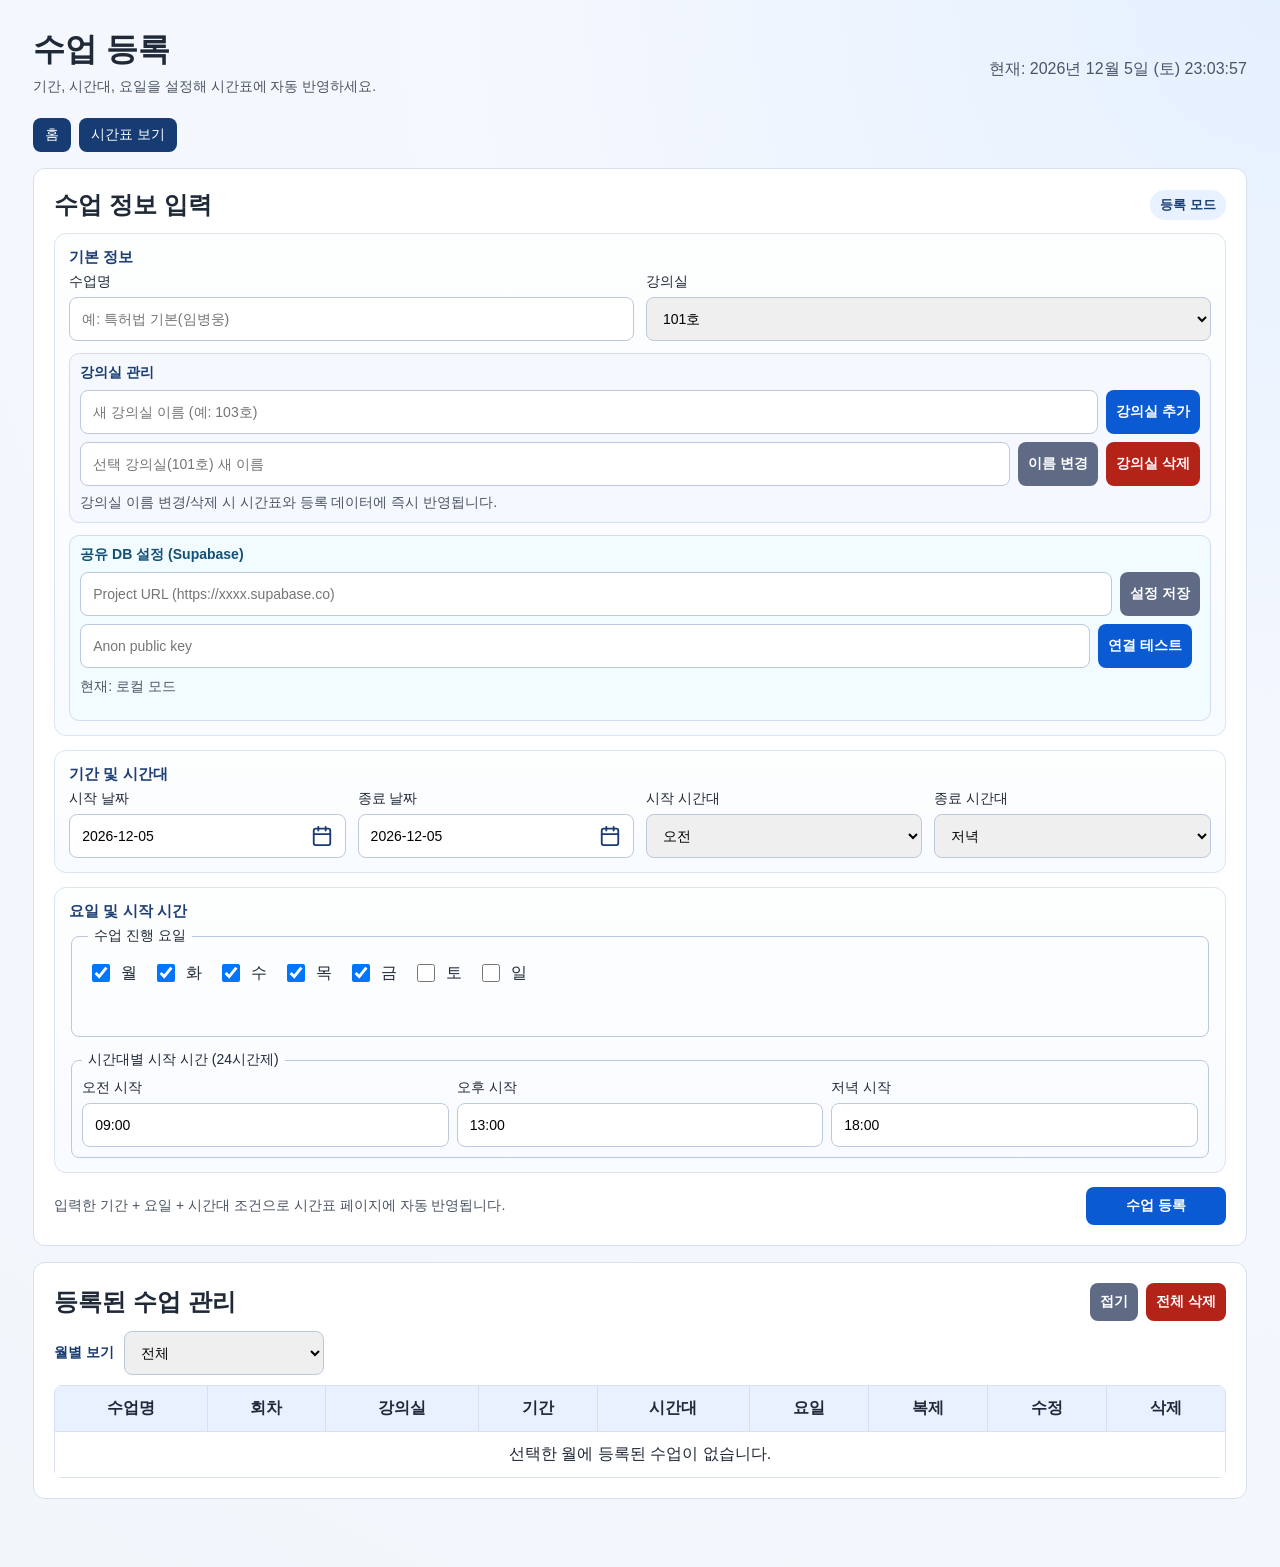
==== register.html @ 73f6f46d "v1.4" ====
<!doctype html>
<html lang="ko">
<head>
  <meta charset="UTF-8" />
  <meta name="viewport" content="width=device-width, initial-scale=1.0" />
  <title>수업 등록</title>
  <link rel="stylesheet" href="styles.css" />
</head>
<body class="register-page">
  <main class="container">
    <header class="header register-header">
      <div>
        <h1>수업 등록</h1>
        <p class="subtitle">기간, 시간대, 요일을 설정해 시간표에 자동 반영하세요.</p>
      </div>
      <p id="now" class="now"></p>
      <nav class="top-nav">
        <a href="index.html">홈</a>
        <a href="schedule.html">시간표 보기</a>
      </nav>
    </header>

    <section class="card register-card">
      <div class="list-header">
        <h2>수업 정보 입력</h2>
        <span id="form-mode-badge" class="mode-badge">등록 모드</span>
      </div>
      <form id="class-form" class="register-form">
        <section class="form-block">
          <h3>기본 정보</h3>
          <div class="form-grid">
            <label>
              수업명
              <input id="class-name" type="text" required placeholder="예: 특허법 기본(임병웅)" />
            </label>
            <label>
              강의실
              <select id="room" required>
                <option value="101호">101호</option>
                <option value="102호">102호</option>
              </select>
            </label>
          </div>
          <div class="room-admin">
            <h4>강의실 관리</h4>
            <div class="room-admin-row">
              <input id="room-new-name" type="text" placeholder="새 강의실 이름 (예: 103호)" />
              <button id="add-room-btn" type="button">강의실 추가</button>
            </div>
            <div class="room-admin-row">
              <input id="room-rename-name" type="text" placeholder="선택 강의실 새 이름" />
              <button id="rename-room-btn" type="button" class="secondary-btn">이름 변경</button>
              <button id="delete-room-btn" type="button" class="danger-btn">강의실 삭제</button>
            </div>
            <p class="hint">강의실 이름 변경/삭제 시 시간표와 등록 데이터에 즉시 반영됩니다.</p>
          </div>
          <div class="cloud-admin">
            <h4>공유 DB 설정 (Supabase)</h4>
            <div class="room-admin-row">
              <input id="cloud-url" type="text" placeholder="Project URL (https://xxxx.supabase.co)" />
              <button id="save-cloud-config-btn" type="button" class="secondary-btn">설정 저장</button>
            </div>
            <div class="room-admin-row">
              <input id="cloud-key" type="text" placeholder="Anon public key" />
              <button id="test-cloud-sync-btn" type="button">연결 테스트</button>
            </div>
            <p id="cloud-status" class="hint">현재: 로컬 모드</p>
          </div>
        </section>

        <section class="form-block">
          <h3>기간 및 시간대</h3>
          <div class="form-grid">
            <label>
              시작 날짜
              <input id="start-date" class="date-input" type="text" required readonly />
            </label>
            <label>
              종료 날짜
              <input id="end-date" class="date-input" type="text" required readonly />
            </label>
            <label>
              시작 시간대
              <select id="start-slot" required>
                <option value="오전">오전</option>
                <option value="오후">오후</option>
                <option value="저녁">저녁</option>
              </select>
            </label>
            <label>
              종료 시간대
              <select id="end-slot" required>
                <option value="오전">오전</option>
                <option value="오후">오후</option>
                <option value="저녁">저녁</option>
              </select>
            </label>
          </div>
        </section>

        <section class="form-block">
          <h3>요일 및 시작 시간</h3>
          <fieldset class="weekday-fieldset">
            <legend>수업 진행 요일</legend>
            <label><input type="checkbox" name="weekday" value="월" checked /> 월</label>
            <label><input type="checkbox" name="weekday" value="화" checked /> 화</label>
            <label><input type="checkbox" name="weekday" value="수" checked /> 수</label>
            <label><input type="checkbox" name="weekday" value="목" checked /> 목</label>
            <label><input type="checkbox" name="weekday" value="금" checked /> 금</label>
            <label><input type="checkbox" name="weekday" value="토" /> 토</label>
            <label><input type="checkbox" name="weekday" value="일" /> 일</label>
          </fieldset>
          <fieldset class="time-fieldset">
            <legend>시간대별 시작 시간 (24시간제)</legend>
            <label class="slot-time-row" data-slot="오전">
              오전 시작
              <input id="time-오전" type="text" inputmode="numeric" placeholder="HH:MM" />
            </label>
            <label class="slot-time-row" data-slot="오후">
              오후 시작
              <input id="time-오후" type="text" inputmode="numeric" placeholder="HH:MM" />
            </label>
            <label class="slot-time-row" data-slot="저녁">
              저녁 시작
              <input id="time-저녁" type="text" inputmode="numeric" placeholder="HH:MM" />
            </label>
          </fieldset>
        </section>

        <div class="submit-row">
          <p class="hint">입력한 기간 + 요일 + 시간대 조건으로 시간표 페이지에 자동 반영됩니다.</p>
          <div class="button-row">
            <button id="cancel-edit-btn" type="button" class="secondary-btn">수정 취소</button>
            <button id="submit-btn" type="submit">수업 등록</button>
          </div>
        </div>
      </form>
    </section>

    <section class="card register-card">
      <div class="list-header">
        <h2>등록된 수업 관리</h2>
        <div class="button-row">
          <button id="toggle-entry-list-btn" type="button" class="secondary-btn">접기</button>
          <button id="clear-all-btn" type="button" class="danger-btn">전체 삭제</button>
        </div>
      </div>
      <div class="list-filter-row">
        <label class="month-filter-label" for="month-filter">월별 보기</label>
        <select id="month-filter" class="month-filter-select">
          <option value="all">전체</option>
        </select>
      </div>
      <div id="entry-list-wrap" class="list-wrap">
        <table>
          <thead>
            <tr>
              <th>수업명</th>
              <th>회차</th>
              <th>강의실</th>
              <th>기간</th>
              <th>시간대</th>
              <th>요일</th>
              <th>복제</th>
              <th>수정</th>
              <th>삭제</th>
            </tr>
          </thead>
          <tbody id="entry-list-body"></tbody>
        </table>
      </div>
    </section>
  </main>

  <script src="shared.js"></script>
  <script src="register.js"></script>
</body>
</html>
---- styles.css ----
:root {
  --bg: #f4f7fb;
  --card: #ffffff;
  --line: #d8e0ef;
  --text: #1f2937;
  --accent: #0a5bd3;
  --nav: #173b73;
}

* {
  box-sizing: border-box;
}

body {
  margin: 0;
  font-family: "Noto Sans KR", sans-serif;
  background: var(--bg);
  color: var(--text);
}

.container {
  max-width: 960px;
  margin: 28px auto;
  padding: 0 16px 24px;
}

.header {
  margin-bottom: 16px;
}

h1,
h2 {
  margin: 0;
}

.now {
  margin-top: 8px;
  color: #4b5563;
}

.subtitle {
  margin: 6px 0 0;
  color: #4b5563;
  font-size: 14px;
}

.top-nav {
  margin-top: 10px;
  display: flex;
  gap: 8px;
}

.top-nav a,
.menu-link {
  display: inline-block;
  text-decoration: none;
  color: #fff;
  background: var(--nav);
  padding: 8px 12px;
  border-radius: 8px;
  font-size: 14px;
}

.menu-card {
  display: flex;
  gap: 10px;
  flex-wrap: wrap;
}

.card {
  background: var(--card);
  border: 1px solid var(--line);
  border-radius: 12px;
  padding: 16px;
  margin-bottom: 16px;
}

.form-grid {
  margin-top: 12px;
  display: grid;
  grid-template-columns: repeat(auto-fit, minmax(190px, 1fr));
  gap: 12px;
}

.register-page {
  background: radial-gradient(circle at top right, #e5f0ff 0%, #f5f8fe 40%, #f2f5fa 100%);
}

.register-page .container {
  max-width: min(1500px, 97vw);
  padding: 0 14px 24px;
}

.schedule-page {
  background: linear-gradient(180deg, #eef4ff 0%, #f6f9ff 42%, #f3f6fb 100%);
}

.schedule-container {
  max-width: min(1880px, 99vw);
  padding: 0 10px 20px;
}

.schedule-header {
  margin-bottom: 16px;
}

.schedule-header h1 {
  font-size: clamp(32px, 4vw, 48px);
  letter-spacing: -0.02em;
  color: #102f66;
}

.schedule-page .top-nav {
  margin-top: 14px;
}

.schedule-page .top-nav a {
  background: linear-gradient(180deg, #204987 0%, #173b73 100%);
  border: 1px solid #2a518f;
  box-shadow: 0 6px 14px rgba(24, 56, 109, 0.2);
}

.schedule-page .date-nav {
  width: fit-content;
  margin: 0 auto 14px;
  background: #ffffffd9;
  border: 1px solid #d5e1f7;
  border-radius: 14px;
  padding: 10px;
  box-shadow: 0 10px 24px rgba(17, 47, 94, 0.12);
  backdrop-filter: blur(4px);
}

.schedule-page .date-nav button {
  min-width: 120px;
  background: linear-gradient(180deg, #234d8e 0%, #173b73 100%);
}

.schedule-page #view-date {
  min-width: 190px;
}

.schedule-page #table-focus-btn {
  background: linear-gradient(180deg, #0d6b4a 0%, #0a5a3f 100%);
  min-width: 140px;
}

.schedule-page .filter-nav {
  width: fit-content;
  margin: 0 auto 14px;
  display: flex;
  align-items: center;
  gap: 10px;
  background: #ffffffcc;
  border: 1px solid #d5e1f7;
  border-radius: 12px;
  padding: 8px 10px;
  box-shadow: 0 8px 18px rgba(17, 47, 94, 0.1);
}

.schedule-page .filter-nav label {
  font-size: 14px;
  font-weight: 700;
  color: #173b73;
}

.schedule-page .filter-nav select,
.schedule-page .filter-nav input {
  min-width: 160px;
}

.schedule-now {
  margin: 0 auto 14px;
  font-size: clamp(22px, 3vw, 34px);
  font-weight: 800;
  letter-spacing: -0.01em;
  color: #123f83;
  background: linear-gradient(90deg, #e6efff 0%, #f3f7ff 60%, #eaf2ff 100%);
  border: 1px solid #c7d7f5;
  border-radius: 12px;
  padding: 12px 14px;
  width: fit-content;
  text-align: center;
}

.schedule-page .card {
  padding: 22px;
  border-radius: 16px;
  border: 1px solid #cbd9f5;
  box-shadow: 0 16px 36px rgba(20, 52, 103, 0.14);
}

.schedule-page table {
  width: 100%;
  min-width: 100%;
  table-layout: fixed;
  border-radius: 14px;
  overflow: hidden;
}

.schedule-page th,
.schedule-page td {
  border-width: 2px;
  border-color: #b8c9ea;
  padding: 22px 18px;
  min-height: 92px;
  font-size: 19px;
  line-height: 1.35;
}

.schedule-page td {
  padding: 42px 30px;
  min-height: 180px;
  font-size: 28px;
  line-height: 1.2;
}

.schedule-page th {
  font-size: 28px;
  line-height: 1.2;
  color: #173b73;
  background: linear-gradient(180deg, #e8f0ff 0%, #dce9ff 100%);
}

.schedule-page .class-chip {
  font-size: 1.4em;
  padding: 10px 14px;
  border: 1px solid var(--chip-border, #b6cdf7);
  background: var(--chip-bg, linear-gradient(180deg, #e8f1ff 0%, #d9e8ff 100%));
  color: var(--chip-name-color, #0b3c85);
  box-shadow: 0 4px 10px rgba(27, 74, 143, 0.14);
}

.schedule-page .class-name {
  font-weight: 700;
}

.schedule-page .class-time {
  margin-left: 10px;
  font-size: 1em;
  font-weight: 600;
  color: var(--chip-time-color, #0a5bd3);
}

.schedule-page th:first-child,
.schedule-page td:first-child {
  width: 170px;
  font-weight: 700;
}

.schedule-page tbody tr:nth-child(odd) td {
  background: #ffffff;
}

.schedule-page tbody tr:nth-child(even) td {
  background: #f8fbff;
}

.schedule-page tbody td:hover {
  background: #edf4ff;
}

.schedule-page.table-focus .schedule-header,
.schedule-page.table-focus .date-nav,
.schedule-page.table-focus .filter-nav {
  display: none;
}

.schedule-page.table-focus #schedule-root {
  margin: 0;
  max-width: 100vw;
  height: 100vh;
  padding: 8px;
}

.schedule-page.table-focus .card {
  height: calc(100vh - 16px);
  margin: 0;
  padding: 12px;
  display: flex;
  flex-direction: column;
  gap: 12px;
  overflow: hidden;
}

.schedule-page.table-focus table {
  flex: 1 1 auto;
  min-height: 0;
}

.schedule-page.table-focus .schedule-now {
  font-size: clamp(36px, 5vw, 58px);
  padding: 16px 22px;
  margin: 0 auto;
}

.schedule-page.table-focus th,
.schedule-page.table-focus td {
  padding: 20px 16px;
  font-size: clamp(22px, 2.4vw, 34px);
}

.schedule-page.table-focus td {
  min-height: 0;
}

.register-header {
  display: grid;
  grid-template-columns: 1fr auto;
  gap: 12px;
  align-items: end;
}

.register-header .top-nav {
  grid-column: 1 / -1;
}

.register-card {
  padding: 20px;
}

.register-form {
  display: grid;
  gap: 14px;
  margin-top: 12px;
}

.form-block {
  border: 1px solid #dbe5f5;
  border-radius: 12px;
  padding: 14px;
  background: linear-gradient(180deg, #fdfefe 0%, #f8fbff 100%);
}

.form-block h3 {
  margin: 0 0 6px;
  font-size: 15px;
  color: #1f3f74;
}

.form-block .form-grid {
  margin-top: 0;
}

.room-admin {
  margin-top: 12px;
  border: 1px solid #d2dcf0;
  border-radius: 10px;
  padding: 10px;
  background: #f5f8ff;
}

.room-admin h4 {
  margin: 0 0 8px;
  color: #173b73;
  font-size: 14px;
}

.room-admin-row {
  display: grid;
  grid-template-columns: 1fr auto auto;
  gap: 8px;
  margin-bottom: 8px;
}

.room-admin-row:first-of-type {
  grid-template-columns: 1fr auto;
}

.room-admin .hint {
  margin: 2px 0 0;
}

.cloud-admin {
  margin-top: 12px;
  border: 1px solid #d2dcf0;
  border-radius: 10px;
  padding: 10px;
  background: #f2fbff;
}

.cloud-admin h4 {
  margin: 0 0 8px;
  color: #125077;
  font-size: 14px;
}

.register-page input:not([type="checkbox"]),
.register-page select {
  width: 100%;
  height: 44px;
  min-height: 44px;
  padding: 10px 12px;
}

.register-page .time-fieldset input {
  width: 100%;
}

.date-input {
  padding-right: 44px;
  background-image: url("data:image/svg+xml,%3Csvg xmlns='http://www.w3.org/2000/svg' width='22' height='22' viewBox='0 0 24 24' fill='none' stroke='%23173b73' stroke-width='2' stroke-linecap='round' stroke-linejoin='round'%3E%3Crect x='3' y='4' width='18' height='18' rx='2' ry='2'/%3E%3Cline x1='16' y1='2' x2='16' y2='6'/%3E%3Cline x1='8' y1='2' x2='8' y2='6'/%3E%3Cline x1='3' y1='10' x2='21' y2='10'/%3E%3C/svg%3E");
  background-repeat: no-repeat;
  background-position: right 12px center;
  background-size: 22px 22px;
  cursor: pointer;
}

.date-picker-popover {
  position: absolute;
  z-index: 1000;
  width: 360px;
  background: #ffffff;
  border: 1px solid #cbd8f0;
  border-radius: 14px;
  box-shadow: 0 12px 28px rgba(23, 59, 115, 0.16);
  padding: 12px;
}

.date-picker-header {
  display: flex;
  align-items: center;
  justify-content: space-between;
  margin-bottom: 10px;
}

.date-picker-header button {
  background: #1f3f74;
  min-width: 34px;
  height: 34px;
  padding: 0;
  border-radius: 8px;
}

.date-picker-title {
  font-weight: 700;
  color: #173b73;
}

.date-picker-weekdays,
.date-picker-grid {
  display: grid;
  grid-template-columns: repeat(7, minmax(0, 1fr));
  gap: 6px;
}

.date-picker-weekdays div {
  text-align: center;
  font-size: 12px;
  color: #60749a;
}

.date-picker-day {
  height: 40px;
  border: 1px solid #d8e0ef;
  border-radius: 10px;
  background: #f8fbff;
  color: #1f2937;
  font-weight: 600;
  cursor: pointer;
}

.date-picker-day:hover {
  background: #e7efff;
}

.date-picker-day.is-out {
  opacity: 0.4;
}

.date-picker-day.is-selected {
  background: #173b73;
  color: #fff;
  border-color: #173b73;
}

.date-picker-backdrop {
  position: fixed;
  inset: 0;
  z-index: 999;
}


label {
  display: flex;
  flex-direction: column;
  gap: 6px;
  font-size: 14px;
}

.weekday-fieldset {
  border: 1px solid #bcc8dd;
  border-radius: 8px;
  padding: 16px;
  min-height: 110px;
  display: flex;
  flex-wrap: wrap;
  gap: 16px;
  align-items: center;
}

.weekday-fieldset legend {
  padding: 0 6px;
  font-size: 14px;
}

.time-fieldset {
  margin-top: 14px;
  border: 1px solid #bcc8dd;
  border-radius: 8px;
  padding: 10px;
  display: grid;
  grid-template-columns: repeat(auto-fit, minmax(150px, 1fr));
  gap: 8px;
}

.time-fieldset legend {
  padding: 0 6px;
  font-size: 14px;
}

.slot-time-row.is-hidden {
  display: none;
}

.slot-time-row.is-inactive {
  opacity: 0.45;
}

.submit-row {
  display: flex;
  gap: 10px;
  align-items: center;
  justify-content: space-between;
}

.submit-row .hint {
  margin: 0;
}

.submit-row button {
  min-width: 140px;
}

.list-header {
  display: flex;
  align-items: center;
  justify-content: space-between;
  gap: 10px;
  margin-bottom: 10px;
}

.list-wrap {
  overflow-x: auto;
}

.list-wrap.collapsed {
  display: none;
}

.list-filter-row {
  display: flex;
  align-items: center;
  gap: 10px;
  margin-bottom: 10px;
}

.month-filter-label {
  font-size: 14px;
  font-weight: 700;
  color: #173b73;
}

.month-filter-select {
  max-width: 200px;
}

.month-group-row td {
  text-align: left;
  background: #eaf2ff;
  color: #173b73;
  font-weight: 700;
}

.danger-btn {
  background: #b42318;
}

.danger-btn:hover {
  background: #921d15;
}

.secondary-btn {
  background: #5f6b84;
}

.secondary-btn:hover {
  background: #4b556a;
}

.mode-badge {
  display: inline-block;
  padding: 6px 10px;
  border-radius: 999px;
  background: #e8f1ff;
  color: #173b73;
  font-size: 13px;
  font-weight: 700;
}

.button-row {
  display: flex;
  gap: 8px;
}

#cancel-edit-btn {
  display: none;
}

.weekday-fieldset label {
  flex-direction: row;
  align-items: center;
  gap: 8px;
  font-size: 16px;
}

.weekday-fieldset input[type="checkbox"] {
  width: 18px;
  height: 18px;
}

input,
select,
button {
  border: 1px solid #bcc8dd;
  border-radius: 8px;
  padding: 10px;
  font-size: 14px;
}

button {
  cursor: pointer;
  background: var(--accent);
  color: #fff;
  border: none;
  font-weight: 600;
}

.hint {
  margin-top: 10px;
  color: #4b5563;
  font-size: 14px;
}

.date-nav {
  display: flex;
  gap: 8px;
  margin: 12px 0;
}

table {
  width: 100%;
  min-width: 100%;
  border-collapse: collapse;
  overflow: hidden;
  border-radius: 8px;
}

th,
td {
  border: 1px solid var(--line);
  padding: 12px;
  text-align: center;
  vertical-align: middle;
}

th {
  background: #e9f0ff;
}

.class-chip {
  display: block;
  margin: 4px auto;
  width: fit-content;
  padding: 6px 8px;
  border-radius: 999px;
  background: #e0ebff;
  color: #0b3c85;
  font-size: 13px;
  font-weight: 600;
}

@media (max-width: 760px) {
  .register-header {
    grid-template-columns: 1fr;
    align-items: start;
  }

  .submit-row {
    flex-direction: column;
    align-items: stretch;
  }

  .submit-row button {
    width: 100%;
  }

  .list-header {
    flex-direction: column;
    align-items: stretch;
  }

  .button-row {
    width: 100%;
  }

  .room-admin-row,
  .room-admin-row:first-of-type {
    grid-template-columns: 1fr;
  }

  .list-filter-row {
    flex-direction: column;
    align-items: stretch;
  }

  .schedule-page th,
  .schedule-page td {
    font-size: 20px;
  }

  .schedule-page td {
    min-height: 120px;
    padding: 24px 12px;
  }

  .schedule-page .date-nav {
    width: 100%;
  }

  .schedule-page .filter-nav {
    width: 100%;
    flex-wrap: wrap;
  }
}
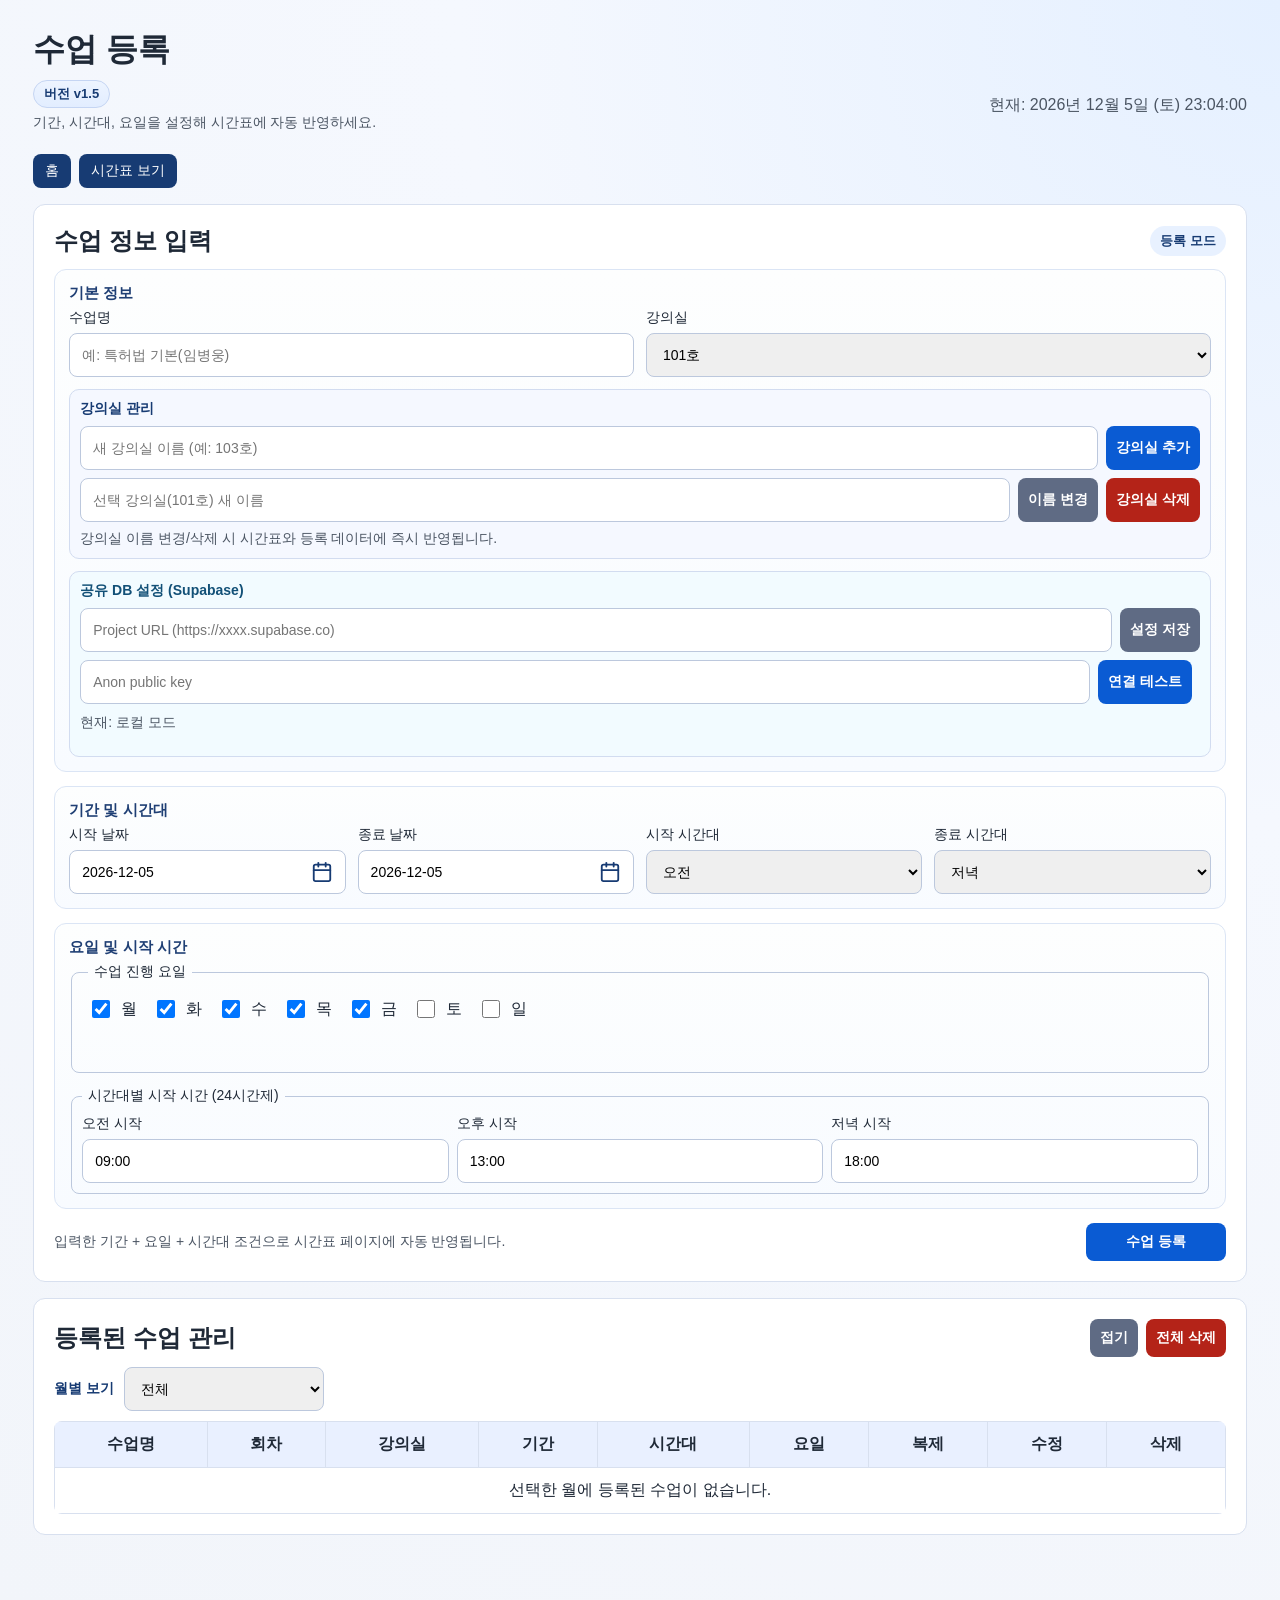
==== commit 36d82412: "Add v1.5 version badge to page headers" ====
--- a/register.html
+++ b/register.html
@@ -11,6 +11,7 @@
     <header class="header register-header">
       <div>
         <h1>수업 등록</h1>
+        <p class="version-tag">버전 v1.5</p>
         <p class="subtitle">기간, 시간대, 요일을 설정해 시간표에 자동 반영하세요.</p>
       </div>
       <p id="now" class="now"></p>
--- a/styles.css
+++ b/styles.css
@@ -36,6 +36,19 @@
 .now {
   margin-top: 8px;
   color: #4b5563;
+}
+
+.version-tag {
+  margin: 8px 0 0;
+  display: inline-block;
+  width: fit-content;
+  padding: 4px 10px;
+  border-radius: 999px;
+  border: 1px solid #c5d5f3;
+  background: linear-gradient(180deg, #edf4ff 0%, #e2edff 100%);
+  color: #173b73;
+  font-size: 13px;
+  font-weight: 700;
 }
 
 .subtitle {
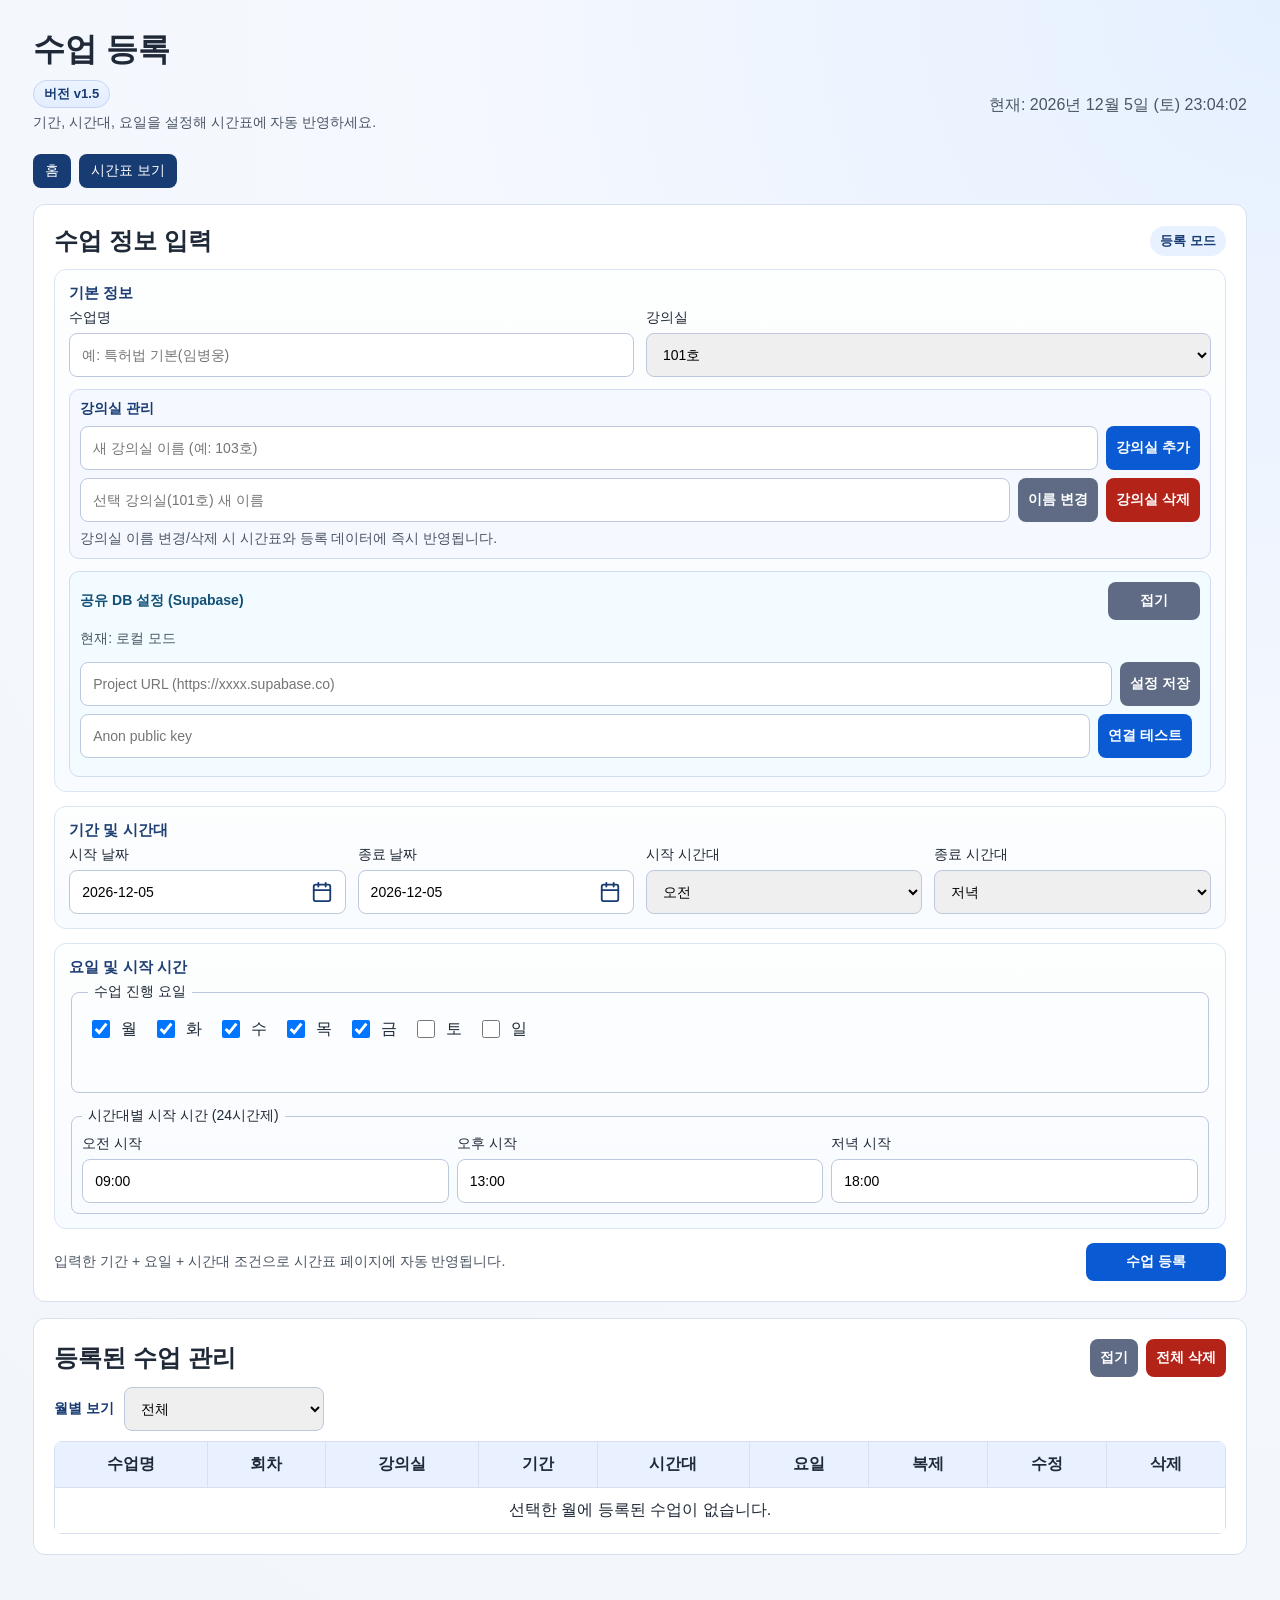
==== commit 10b8d761: "Add collapsible cloud DB settings panel" ====
--- a/register.html
+++ b/register.html
@@ -56,16 +56,21 @@
             <p class="hint">강의실 이름 변경/삭제 시 시간표와 등록 데이터에 즉시 반영됩니다.</p>
           </div>
           <div class="cloud-admin">
-            <h4>공유 DB 설정 (Supabase)</h4>
-            <div class="room-admin-row">
-              <input id="cloud-url" type="text" placeholder="Project URL (https://xxxx.supabase.co)" />
-              <button id="save-cloud-config-btn" type="button" class="secondary-btn">설정 저장</button>
-            </div>
-            <div class="room-admin-row">
-              <input id="cloud-key" type="text" placeholder="Anon public key" />
-              <button id="test-cloud-sync-btn" type="button">연결 테스트</button>
+            <div class="cloud-admin-head">
+              <h4>공유 DB 설정 (Supabase)</h4>
+              <button id="toggle-cloud-config-btn" type="button" class="secondary-btn">접기</button>
             </div>
             <p id="cloud-status" class="hint">현재: 로컬 모드</p>
+            <div id="cloud-admin-body" class="cloud-admin-body">
+              <div class="room-admin-row">
+                <input id="cloud-url" type="text" placeholder="Project URL (https://xxxx.supabase.co)" />
+                <button id="save-cloud-config-btn" type="button" class="secondary-btn">설정 저장</button>
+              </div>
+              <div class="room-admin-row">
+                <input id="cloud-key" type="text" placeholder="Anon public key" />
+                <button id="test-cloud-sync-btn" type="button">연결 테스트</button>
+              </div>
+            </div>
           </div>
         </section>
 
--- a/styles.css
+++ b/styles.css
@@ -393,9 +393,24 @@
 }
 
 .cloud-admin h4 {
-  margin: 0 0 8px;
+  margin: 0;
   color: #125077;
   font-size: 14px;
+}
+
+.cloud-admin-head {
+  display: flex;
+  align-items: center;
+  justify-content: space-between;
+  gap: 8px;
+}
+
+.cloud-admin-head button {
+  min-width: 92px;
+}
+
+.cloud-admin-body.is-collapsed {
+  display: none;
 }
 
 .register-page input:not([type="checkbox"]),
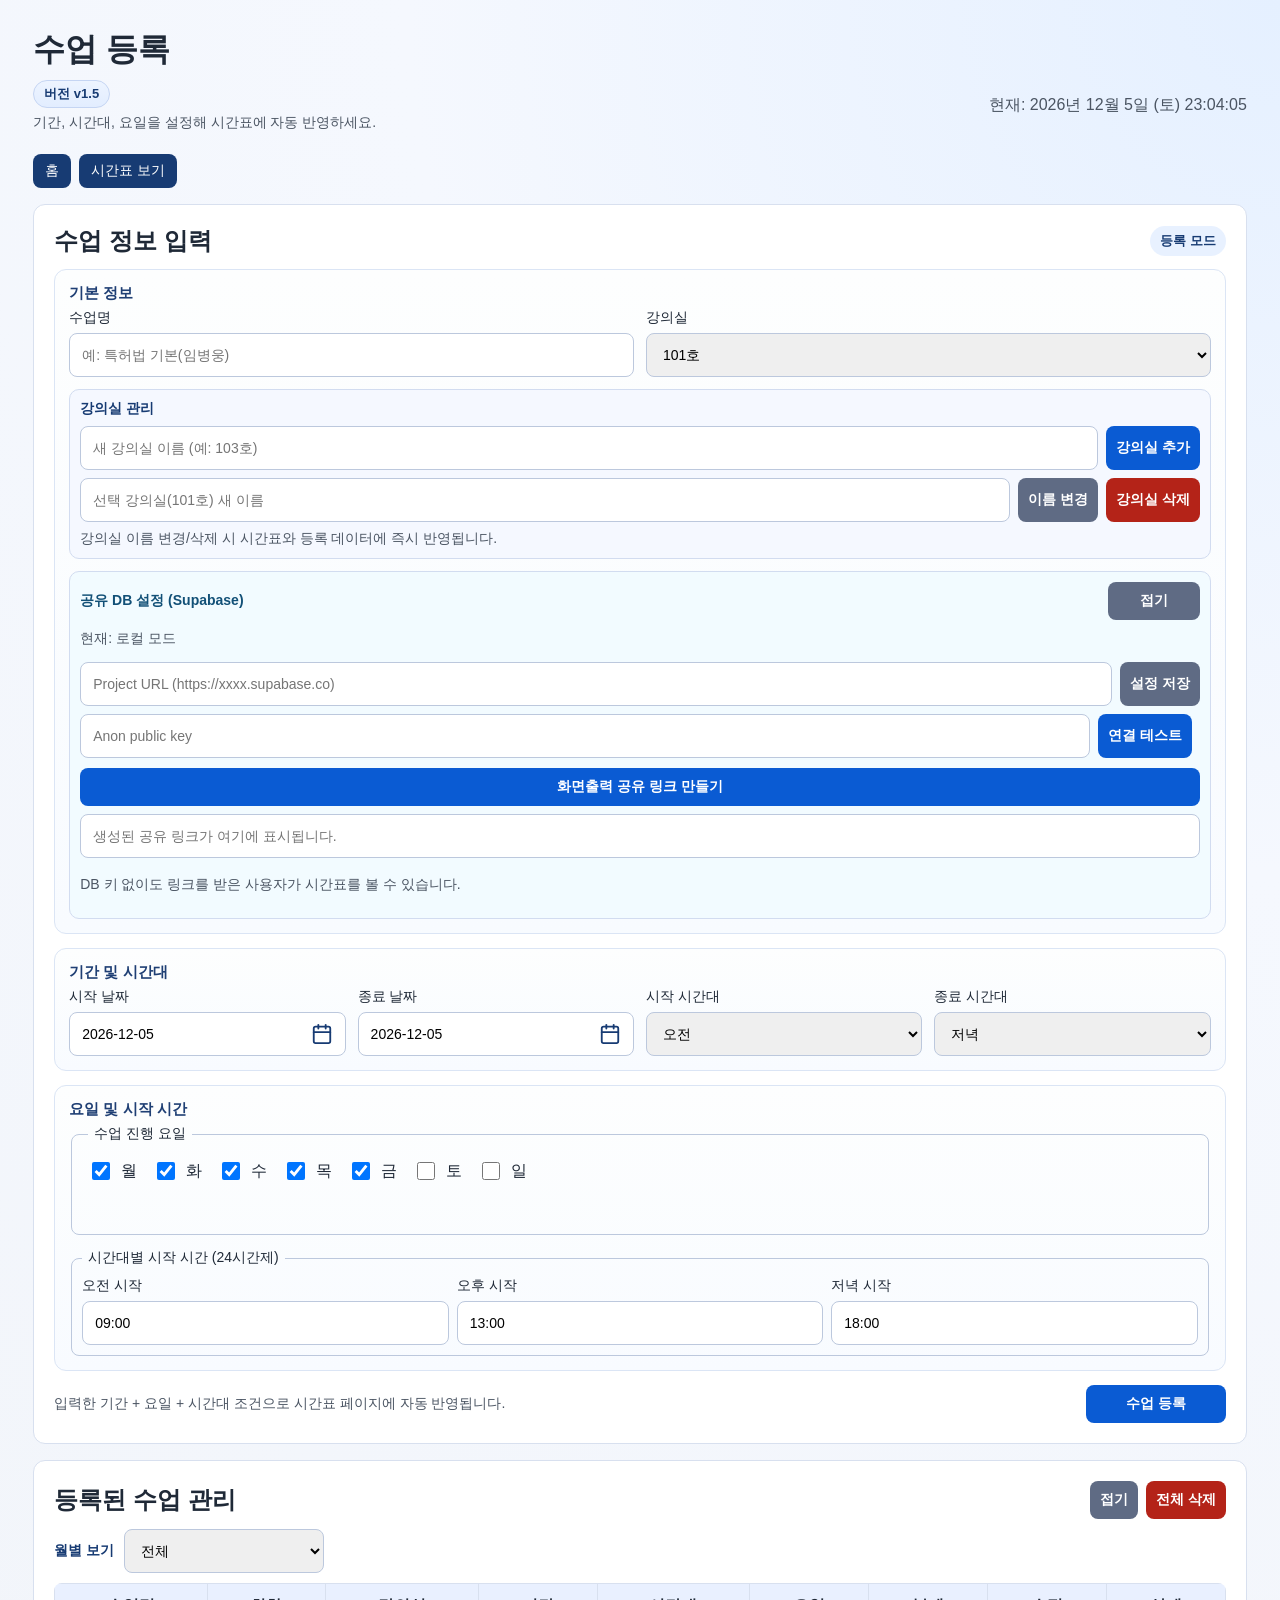
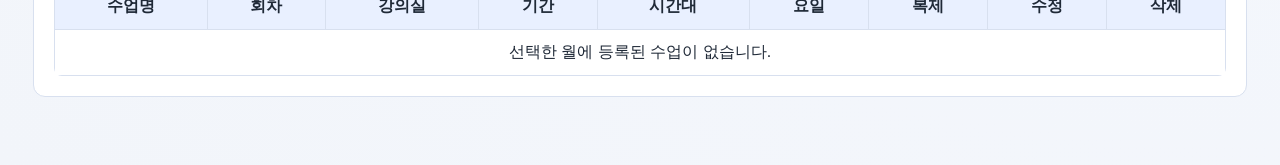
==== commit db07b3a4: "Add live share link mode for schedule viewing" ====
--- a/register.html
+++ b/register.html
@@ -70,6 +70,11 @@
                 <input id="cloud-key" type="text" placeholder="Anon public key" />
                 <button id="test-cloud-sync-btn" type="button">연결 테스트</button>
               </div>
+            </div>
+            <div class="share-link-box">
+              <button id="create-public-link-btn" type="button">화면출력 공유 링크 만들기</button>
+              <input id="public-link-output" type="text" readonly placeholder="생성된 공유 링크가 여기에 표시됩니다." />
+              <p class="hint">DB 키 없이도 링크를 받은 사용자가 시간표를 볼 수 있습니다.</p>
             </div>
           </div>
         </section>
--- a/styles.css
+++ b/styles.css
@@ -180,6 +180,17 @@
 .schedule-page .filter-nav select,
 .schedule-page .filter-nav input {
   min-width: 160px;
+}
+
+.share-mode-note {
+  width: fit-content;
+  margin: 0 auto 12px;
+  background: #fff8de;
+  border: 1px solid #f0df95;
+  color: #6f5a0d;
+  border-radius: 10px;
+  padding: 8px 12px;
+  font-weight: 600;
 }
 
 .schedule-now {
@@ -413,6 +424,16 @@
   display: none;
 }
 
+.share-link-box {
+  margin-top: 10px;
+  display: grid;
+  gap: 8px;
+}
+
+.share-link-box input {
+  width: 100%;
+}
+
 .register-page input:not([type="checkbox"]),
 .register-page select {
   width: 100%;
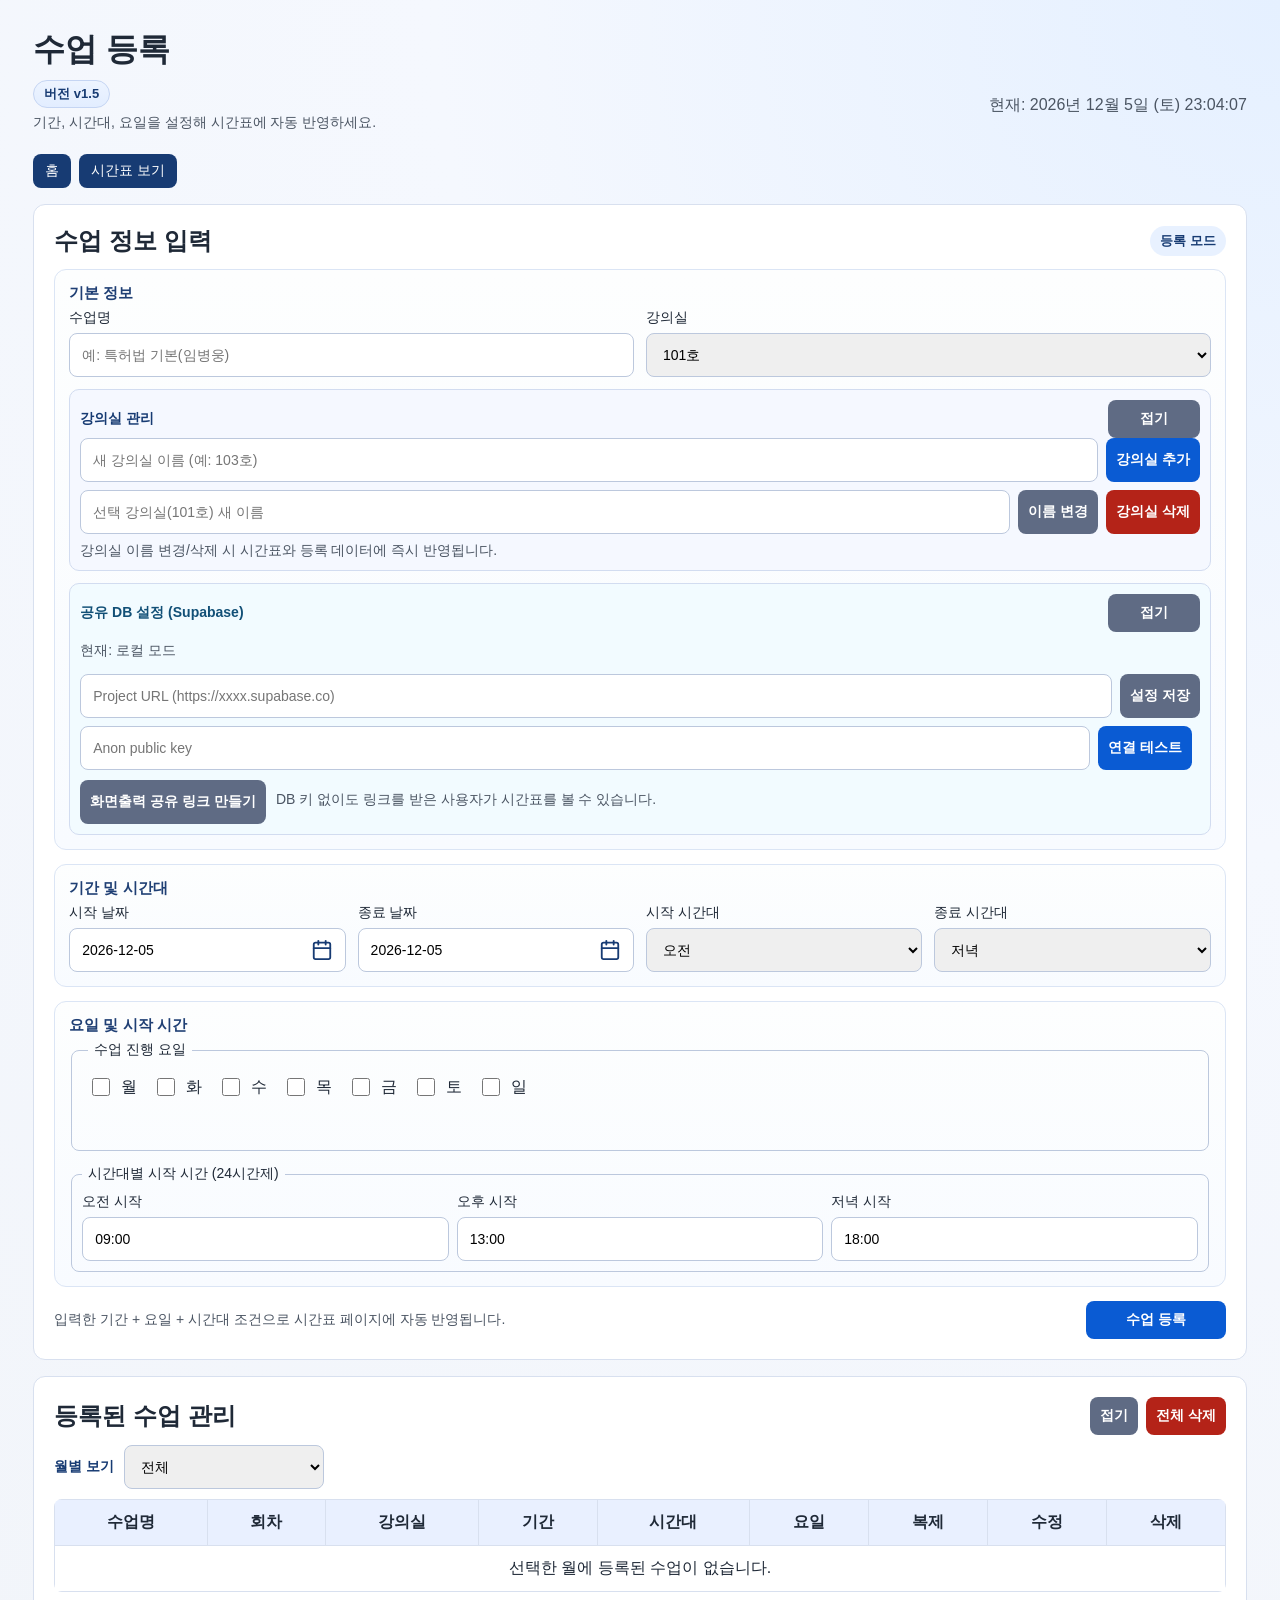
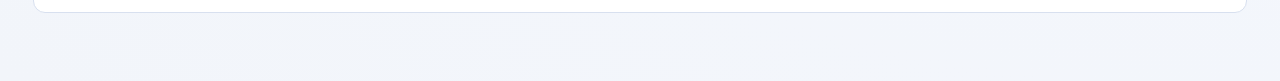
==== commit 62b0b5c5: "Refine register UI toggles and default weekday state" ====
--- a/register.html
+++ b/register.html
@@ -43,17 +43,22 @@
             </label>
           </div>
           <div class="room-admin">
-            <h4>강의실 관리</h4>
-            <div class="room-admin-row">
-              <input id="room-new-name" type="text" placeholder="새 강의실 이름 (예: 103호)" />
-              <button id="add-room-btn" type="button">강의실 추가</button>
+            <div class="room-admin-head">
+              <h4>강의실 관리</h4>
+              <button id="toggle-room-admin-btn" type="button" class="secondary-btn">접기</button>
             </div>
-            <div class="room-admin-row">
-              <input id="room-rename-name" type="text" placeholder="선택 강의실 새 이름" />
-              <button id="rename-room-btn" type="button" class="secondary-btn">이름 변경</button>
-              <button id="delete-room-btn" type="button" class="danger-btn">강의실 삭제</button>
+            <div id="room-admin-body" class="room-admin-body">
+              <div class="room-admin-row">
+                <input id="room-new-name" type="text" placeholder="새 강의실 이름 (예: 103호)" />
+                <button id="add-room-btn" type="button">강의실 추가</button>
+              </div>
+              <div class="room-admin-row">
+                <input id="room-rename-name" type="text" placeholder="선택 강의실 새 이름" />
+                <button id="rename-room-btn" type="button" class="secondary-btn">이름 변경</button>
+                <button id="delete-room-btn" type="button" class="danger-btn">강의실 삭제</button>
+              </div>
+              <p class="hint">강의실 이름 변경/삭제 시 시간표와 등록 데이터에 즉시 반영됩니다.</p>
             </div>
-            <p class="hint">강의실 이름 변경/삭제 시 시간표와 등록 데이터에 즉시 반영됩니다.</p>
           </div>
           <div class="cloud-admin">
             <div class="cloud-admin-head">
@@ -72,8 +77,7 @@
               </div>
             </div>
             <div class="share-link-box">
-              <button id="create-public-link-btn" type="button">화면출력 공유 링크 만들기</button>
-              <input id="public-link-output" type="text" readonly placeholder="생성된 공유 링크가 여기에 표시됩니다." />
+              <button id="create-public-link-btn" type="button" class="secondary-btn">화면출력 공유 링크 만들기</button>
               <p class="hint">DB 키 없이도 링크를 받은 사용자가 시간표를 볼 수 있습니다.</p>
             </div>
           </div>
@@ -113,11 +117,11 @@
           <h3>요일 및 시작 시간</h3>
           <fieldset class="weekday-fieldset">
             <legend>수업 진행 요일</legend>
-            <label><input type="checkbox" name="weekday" value="월" checked /> 월</label>
-            <label><input type="checkbox" name="weekday" value="화" checked /> 화</label>
-            <label><input type="checkbox" name="weekday" value="수" checked /> 수</label>
-            <label><input type="checkbox" name="weekday" value="목" checked /> 목</label>
-            <label><input type="checkbox" name="weekday" value="금" checked /> 금</label>
+            <label><input type="checkbox" name="weekday" value="월" /> 월</label>
+            <label><input type="checkbox" name="weekday" value="화" /> 화</label>
+            <label><input type="checkbox" name="weekday" value="수" /> 수</label>
+            <label><input type="checkbox" name="weekday" value="목" /> 목</label>
+            <label><input type="checkbox" name="weekday" value="금" /> 금</label>
             <label><input type="checkbox" name="weekday" value="토" /> 토</label>
             <label><input type="checkbox" name="weekday" value="일" /> 일</label>
           </fieldset>
--- a/styles.css
+++ b/styles.css
@@ -180,17 +180,6 @@
 .schedule-page .filter-nav select,
 .schedule-page .filter-nav input {
   min-width: 160px;
-}
-
-.share-mode-note {
-  width: fit-content;
-  margin: 0 auto 12px;
-  background: #fff8de;
-  border: 1px solid #f0df95;
-  color: #6f5a0d;
-  border-radius: 10px;
-  padding: 8px 12px;
-  font-weight: 600;
 }
 
 .schedule-now {
@@ -375,9 +364,24 @@
 }
 
 .room-admin h4 {
-  margin: 0 0 8px;
+  margin: 0;
   color: #173b73;
   font-size: 14px;
+}
+
+.room-admin-head {
+  display: flex;
+  align-items: center;
+  justify-content: space-between;
+  gap: 8px;
+}
+
+.room-admin-head button {
+  min-width: 92px;
+}
+
+.room-admin-body.is-collapsed {
+  display: none;
 }
 
 .room-admin-row {
@@ -426,12 +430,15 @@
 
 .share-link-box {
   margin-top: 10px;
-  display: grid;
-  gap: 8px;
-}
-
-.share-link-box input {
-  width: 100%;
+  display: flex;
+  align-items: center;
+  gap: 10px;
+  flex-wrap: wrap;
+}
+
+.share-link-box button {
+  min-width: 140px;
+  height: 44px;
 }
 
 .register-page input:not([type="checkbox"]),
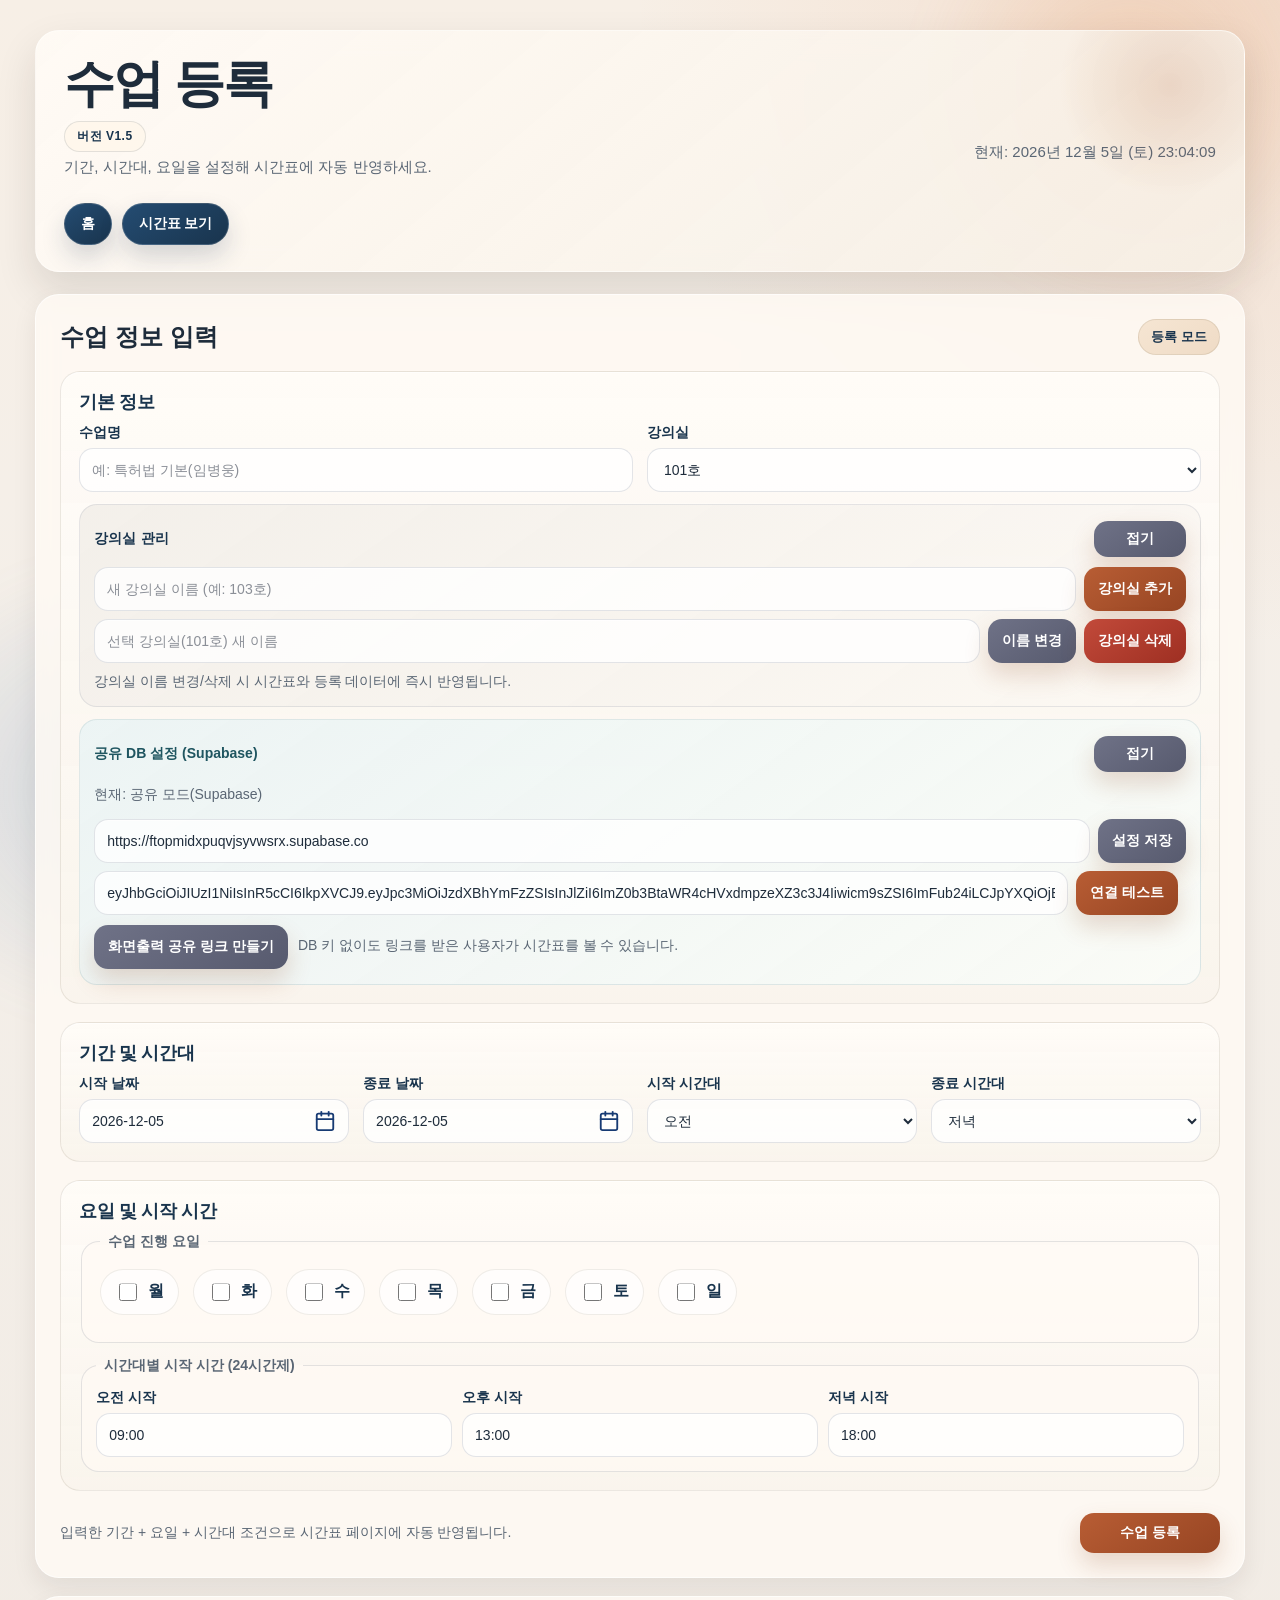
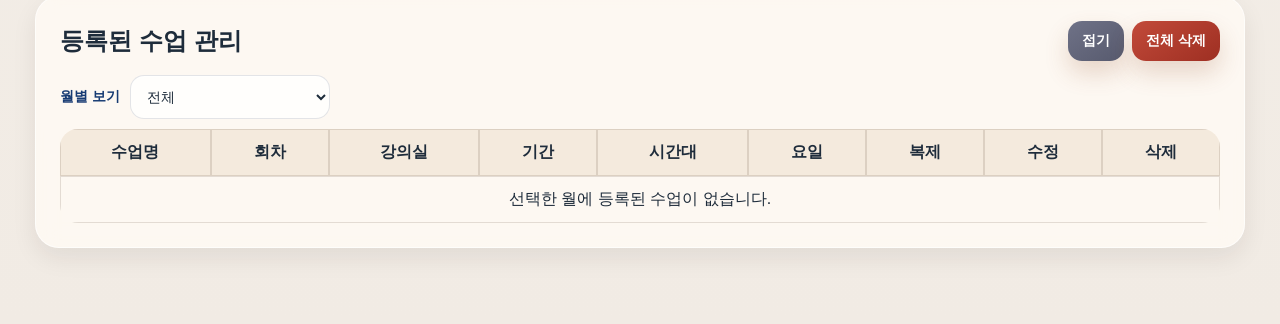
==== commit 5a10d005: "Bust cached stylesheet across deployed pages" ====
--- a/register.html
+++ b/register.html
@@ -4,7 +4,7 @@
   <meta charset="UTF-8" />
   <meta name="viewport" content="width=device-width, initial-scale=1.0" />
   <title>수업 등록</title>
-  <link rel="stylesheet" href="styles.css" />
+  <link rel="stylesheet" href="styles.css?v=20260310a" />
 </head>
 <body class="register-page">
   <main class="container">
--- a/styles.css
+++ b/styles.css
@@ -1,10 +1,25 @@
 :root {
-  --bg: #f4f7fb;
-  --card: #ffffff;
-  --line: #d8e0ef;
-  --text: #1f2937;
-  --accent: #0a5bd3;
-  --nav: #173b73;
+  --bg: #f4efe6;
+  --bg-soft: #fbf7f1;
+  --card: rgba(255, 251, 245, 0.82);
+  --card-strong: #fffaf3;
+  --line: rgba(92, 78, 59, 0.16);
+  --line-strong: rgba(92, 78, 59, 0.26);
+  --text: #1e2c3b;
+  --muted: #5a6674;
+  --accent: #b85d34;
+  --accent-strong: #974523;
+  --accent-soft: #f1d7c6;
+  --nav: #19344d;
+  --nav-strong: #244c72;
+  --success: #1b6d53;
+  --success-strong: #14523e;
+  --shadow-sm: 0 10px 24px rgba(33, 27, 20, 0.08);
+  --shadow-md: 0 18px 40px rgba(33, 27, 20, 0.12);
+  --shadow-lg: 0 26px 70px rgba(33, 27, 20, 0.16);
+  --radius-lg: 24px;
+  --radius-md: 18px;
+  --radius-sm: 12px;
 }
 
 * {
@@ -13,19 +28,68 @@
 
 body {
   margin: 0;
-  font-family: "Noto Sans KR", sans-serif;
+  font-family: "Pretendard Variable", "Pretendard", "Noto Sans KR", sans-serif;
   background: var(--bg);
   color: var(--text);
+  min-height: 100vh;
+  position: relative;
+}
+
+body::before,
+body::after {
+  content: "";
+  position: fixed;
+  inset: auto;
+  pointer-events: none;
+  z-index: -1;
+  filter: blur(18px);
+}
+
+body::before {
+  top: -120px;
+  right: -60px;
+  width: 420px;
+  height: 420px;
+  background: radial-gradient(circle, rgba(227, 150, 95, 0.28) 0%, rgba(227, 150, 95, 0) 72%);
+}
+
+body::after {
+  left: -120px;
+  bottom: -120px;
+  width: 460px;
+  height: 460px;
+  background: radial-gradient(circle, rgba(67, 115, 170, 0.2) 0%, rgba(67, 115, 170, 0) 72%);
 }
 
 .container {
-  max-width: 960px;
-  margin: 28px auto;
-  padding: 0 16px 24px;
+  max-width: 1120px;
+  margin: 30px auto;
+  padding: 0 20px 32px;
 }
 
 .header {
-  margin-bottom: 16px;
+  margin-bottom: 22px;
+  position: relative;
+  overflow: hidden;
+  border: 1px solid rgba(255, 255, 255, 0.46);
+  border-radius: var(--radius-lg);
+  padding: 26px 28px;
+  background:
+    linear-gradient(140deg, rgba(255, 251, 245, 0.94) 0%, rgba(246, 239, 229, 0.88) 100%);
+  box-shadow: var(--shadow-md);
+  backdrop-filter: blur(12px);
+}
+
+.header::before {
+  content: "";
+  position: absolute;
+  top: -56px;
+  right: -36px;
+  width: 220px;
+  height: 220px;
+  border-radius: 50%;
+  background: radial-gradient(circle, rgba(176, 99, 58, 0.18) 0%, rgba(176, 99, 58, 0) 72%);
+  pointer-events: none;
 }
 
 h1,
@@ -33,188 +97,451 @@
   margin: 0;
 }
 
+h1 {
+  font-size: clamp(34px, 4vw, 54px);
+  line-height: 1.05;
+  letter-spacing: -0.04em;
+}
+
 .now {
   margin-top: 8px;
-  color: #4b5563;
+  color: var(--muted);
+  font-size: 15px;
 }
 
 .version-tag {
-  margin: 8px 0 0;
+  margin: 10px 0 0;
   display: inline-block;
   width: fit-content;
-  padding: 4px 10px;
+  padding: 6px 12px;
   border-radius: 999px;
-  border: 1px solid #c5d5f3;
-  background: linear-gradient(180deg, #edf4ff 0%, #e2edff 100%);
-  color: #173b73;
-  font-size: 13px;
+  border: 1px solid rgba(25, 52, 77, 0.12);
+  background: rgba(255, 247, 236, 0.85);
+  color: var(--nav);
+  font-size: 12px;
   font-weight: 700;
+  letter-spacing: 0.04em;
+  text-transform: uppercase;
 }
 
 .subtitle {
   margin: 6px 0 0;
-  color: #4b5563;
-  font-size: 14px;
+  color: var(--muted);
+  font-size: 15px;
+  max-width: 58ch;
+}
+
+.page-kicker {
+  margin: 0 0 10px;
+  color: var(--accent-strong);
+  font-size: 12px;
+  font-weight: 800;
+  letter-spacing: 0.18em;
+  text-transform: uppercase;
 }
 
 .top-nav {
-  margin-top: 10px;
-  display: flex;
-  gap: 8px;
-}
-
-.top-nav a,
-.menu-link {
-  display: inline-block;
-  text-decoration: none;
-  color: #fff;
-  background: var(--nav);
-  padding: 8px 12px;
-  border-radius: 8px;
-  font-size: 14px;
-}
-
-.menu-card {
+  margin-top: 14px;
   display: flex;
   gap: 10px;
   flex-wrap: wrap;
 }
 
+.top-nav a,
+.menu-link {
+  display: inline-flex;
+  align-items: center;
+  justify-content: center;
+  text-decoration: none;
+  color: #fff;
+  background: linear-gradient(145deg, var(--nav-strong) 0%, var(--nav) 100%);
+  padding: 11px 16px;
+  border-radius: 999px;
+  border: 1px solid rgba(255, 255, 255, 0.16);
+  font-size: 14px;
+  font-weight: 700;
+  letter-spacing: -0.01em;
+  box-shadow: 0 12px 24px rgba(25, 52, 77, 0.18);
+  transition:
+    transform 0.18s ease,
+    box-shadow 0.18s ease,
+    filter 0.18s ease;
+}
+
+.top-nav a:hover,
+.menu-link:hover {
+  transform: translateY(-1px);
+  box-shadow: 0 16px 30px rgba(25, 52, 77, 0.22);
+  filter: saturate(1.05);
+}
+
+.menu-card {
+  display: grid;
+  grid-template-columns: repeat(2, minmax(0, 1fr));
+  gap: 18px;
+}
+
 .card {
   background: var(--card);
-  border: 1px solid var(--line);
-  border-radius: 12px;
-  padding: 16px;
-  margin-bottom: 16px;
+  border: 1px solid rgba(255, 255, 255, 0.58);
+  border-radius: var(--radius-lg);
+  padding: 22px;
+  margin-bottom: 18px;
+  box-shadow: var(--shadow-sm);
+  backdrop-filter: blur(10px);
+  animation: rise-in 0.45s ease both;
+}
+
+.header {
+  animation: rise-in 0.5s ease both;
+}
+
+@keyframes rise-in {
+  from {
+    opacity: 0;
+    transform: translateY(12px);
+  }
+
+  to {
+    opacity: 1;
+    transform: translateY(0);
+  }
 }
 
 .form-grid {
   margin-top: 12px;
   display: grid;
   grid-template-columns: repeat(auto-fit, minmax(190px, 1fr));
+  gap: 14px;
+}
+
+.home-page {
+  background:
+    radial-gradient(circle at top right, rgba(226, 168, 124, 0.2) 0%, rgba(226, 168, 124, 0) 30%),
+    linear-gradient(180deg, #f7f0e5 0%, #f2ece2 52%, #eee7dc 100%);
+}
+
+.home-header {
+  display: grid;
+  grid-template-columns: minmax(0, 1.2fr) minmax(280px, 0.8fr);
+  gap: 20px;
+  align-items: stretch;
+}
+
+.hero-copy {
+  display: flex;
+  flex-direction: column;
+  justify-content: center;
+}
+
+.hero-copy .now {
+  max-width: 48ch;
+}
+
+.hero-stats {
+  display: grid;
+  grid-template-columns: 1fr;
+  gap: 10px;
+}
+
+.hero-stat {
+  padding: 16px 18px;
+  border-radius: var(--radius-md);
+  background: linear-gradient(155deg, rgba(255, 255, 255, 0.82) 0%, rgba(248, 241, 233, 0.9) 100%);
+  border: 1px solid rgba(135, 110, 78, 0.12);
+  box-shadow: inset 0 1px 0 rgba(255, 255, 255, 0.55);
+}
+
+.hero-stat strong {
+  display: block;
+  font-size: 24px;
+  font-weight: 800;
+  color: var(--nav);
+}
+
+.hero-stat span {
+  display: block;
+  margin-top: 4px;
+  color: var(--muted);
+  font-size: 14px;
+}
+
+.menu-link {
+  min-height: 164px;
+  align-items: flex-start;
+  justify-content: flex-start;
+  flex-direction: column;
   gap: 12px;
+  padding: 24px;
+  border-radius: var(--radius-md);
+}
+
+.menu-link-title {
+  font-size: 28px;
+  font-weight: 800;
+  line-height: 1.05;
+}
+
+.menu-link-note {
+  color: rgba(255, 255, 255, 0.84);
+  font-size: 15px;
+  line-height: 1.5;
 }
 
 .register-page {
-  background: radial-gradient(circle at top right, #e5f0ff 0%, #f5f8fe 40%, #f2f5fa 100%);
+  background:
+    radial-gradient(circle at top right, rgba(224, 141, 93, 0.18) 0%, rgba(224, 141, 93, 0) 28%),
+    linear-gradient(180deg, #f7efe6 0%, #f4efe9 38%, #f1ebe4 100%);
 }
 
 .register-page .container {
   max-width: min(1500px, 97vw);
-  padding: 0 14px 24px;
+  padding: 0 16px 28px;
 }
 
 .schedule-page {
-  background: linear-gradient(180deg, #eef4ff 0%, #f6f9ff 42%, #f3f6fb 100%);
+  background:
+    radial-gradient(circle at top right, rgba(96, 156, 228, 0.22) 0%, rgba(96, 156, 228, 0) 34%),
+    radial-gradient(circle at bottom left, rgba(57, 110, 184, 0.16) 0%, rgba(57, 110, 184, 0) 36%),
+    linear-gradient(180deg, #edf5ff 0%, #e8f0fb 44%, #dde9f7 100%);
 }
 
 .schedule-container {
   max-width: min(1880px, 99vw);
-  padding: 0 10px 20px;
+  padding: 0 14px 24px;
 }
 
 .schedule-header {
-  margin-bottom: 16px;
+  margin-bottom: 18px;
+  display: grid;
+  grid-template-columns: minmax(0, 1fr) auto;
+  gap: 18px;
+  align-items: end;
 }
 
 .schedule-header h1 {
   font-size: clamp(32px, 4vw, 48px);
   letter-spacing: -0.02em;
-  color: #102f66;
+  color: #163a63;
+}
+
+.schedule-header-copy {
+  display: flex;
+  flex-direction: column;
+}
+
+.schedule-lead {
+  margin: 10px 0 0;
+  max-width: 58ch;
+  color: #56708f;
+  font-size: 15px;
+  line-height: 1.55;
 }
 
 .schedule-page .top-nav {
-  margin-top: 14px;
+  margin-top: 0;
+  justify-content: flex-end;
+  align-self: start;
 }
 
 .schedule-page .top-nav a {
-  background: linear-gradient(180deg, #204987 0%, #173b73 100%);
-  border: 1px solid #2a518f;
-  box-shadow: 0 6px 14px rgba(24, 56, 109, 0.2);
+  background: linear-gradient(145deg, #2f6fb0 0%, #184677 100%);
+  box-shadow: 0 14px 28px rgba(24, 70, 119, 0.2);
+}
+
+.schedule-controls {
+  display: grid;
+  gap: 14px;
+  margin-bottom: 18px;
 }
 
 .schedule-page .date-nav {
-  width: fit-content;
-  margin: 0 auto 14px;
-  background: #ffffffd9;
-  border: 1px solid #d5e1f7;
-  border-radius: 14px;
-  padding: 10px;
-  box-shadow: 0 10px 24px rgba(17, 47, 94, 0.12);
-  backdrop-filter: blur(4px);
+  width: 100%;
+  margin: 0;
+  background: linear-gradient(145deg, rgba(250, 253, 255, 0.9) 0%, rgba(233, 243, 255, 0.94) 100%);
+  border: 1px solid rgba(59, 103, 160, 0.14);
+  border-radius: 22px;
+  padding: 14px;
+  box-shadow: 0 14px 28px rgba(40, 79, 130, 0.12);
+  backdrop-filter: blur(10px);
+  display: grid;
+  grid-template-columns: repeat(4, minmax(0, 1fr));
+  gap: 10px;
 }
 
 .schedule-page .date-nav button {
-  min-width: 120px;
-  background: linear-gradient(180deg, #234d8e 0%, #173b73 100%);
+  min-width: 0;
+  background: linear-gradient(145deg, #2d6ba8 0%, #1a4a79 100%);
 }
 
 .schedule-page #view-date {
-  min-width: 190px;
+  min-width: 0;
+  text-align: center;
+  font-weight: 700;
+  background: rgba(255, 255, 255, 0.9);
+  border-color: rgba(95, 136, 190, 0.2);
+  color: #173a61;
 }
 
 .schedule-page #table-focus-btn {
-  background: linear-gradient(180deg, #0d6b4a 0%, #0a5a3f 100%);
-  min-width: 140px;
+  background: linear-gradient(145deg, #0f6fa2 0%, #0a557b 100%);
 }
 
 .schedule-page .filter-nav {
-  width: fit-content;
-  margin: 0 auto 14px;
-  display: flex;
+  width: 100%;
+  margin: 0;
+  display: grid;
+  grid-template-columns: auto minmax(180px, 240px) auto minmax(220px, 1fr);
   align-items: center;
-  gap: 10px;
-  background: #ffffffcc;
-  border: 1px solid #d5e1f7;
-  border-radius: 12px;
-  padding: 8px 10px;
-  box-shadow: 0 8px 18px rgba(17, 47, 94, 0.1);
+  gap: 12px;
+  background: linear-gradient(145deg, rgba(248, 252, 255, 0.9) 0%, rgba(229, 240, 252, 0.94) 100%);
+  border: 1px solid rgba(59, 103, 160, 0.14);
+  border-radius: 22px;
+  padding: 14px;
+  box-shadow: 0 14px 28px rgba(40, 79, 130, 0.1);
 }
 
 .schedule-page .filter-nav label {
   font-size: 14px;
   font-weight: 700;
-  color: #173b73;
+  color: #1d4f81;
+  white-space: nowrap;
 }
 
 .schedule-page .filter-nav select,
 .schedule-page .filter-nav input {
-  min-width: 160px;
+  min-width: 0;
 }
 
 .schedule-now {
-  margin: 0 auto 14px;
+  margin: 0 auto 18px;
   font-size: clamp(22px, 3vw, 34px);
   font-weight: 800;
   letter-spacing: -0.01em;
-  color: #123f83;
-  background: linear-gradient(90deg, #e6efff 0%, #f3f7ff 60%, #eaf2ff 100%);
-  border: 1px solid #c7d7f5;
-  border-radius: 12px;
-  padding: 12px 14px;
+  color: #19426e;
+  background: linear-gradient(135deg, rgba(247, 251, 255, 0.98) 0%, rgba(220, 235, 252, 0.94) 100%);
+  border: 1px solid rgba(79, 123, 180, 0.18);
+  border-radius: var(--radius-md);
+  padding: 14px 18px;
   width: fit-content;
   text-align: center;
-}
-
-.schedule-page .card {
-  padding: 22px;
-  border-radius: 16px;
-  border: 1px solid #cbd9f5;
-  box-shadow: 0 16px 36px rgba(20, 52, 103, 0.14);
+  box-shadow: inset 0 1px 0 rgba(255, 255, 255, 0.72);
+}
+
+.schedule-board-card {
+  padding: 26px;
+  border-radius: 28px;
+  border: 1px solid rgba(255, 255, 255, 0.5);
+  box-shadow: var(--shadow-lg);
+  background: linear-gradient(180deg, rgba(248, 252, 255, 0.96) 0%, rgba(231, 240, 251, 0.94) 100%);
+  position: relative;
+  overflow: hidden;
+}
+
+.schedule-board-card::before {
+  content: "";
+  position: absolute;
+  inset: 0 0 auto 0;
+  height: 96px;
+  background: linear-gradient(180deg, rgba(255, 255, 255, 0.44) 0%, rgba(255, 255, 255, 0) 100%);
+  pointer-events: none;
 }
 
 .schedule-page table {
   width: 100%;
   min-width: 100%;
   table-layout: fixed;
-  border-radius: 14px;
+  border-radius: 22px;
   overflow: hidden;
+  background: rgba(255, 255, 255, 0.62);
+}
+
+.schedule-mobile-list {
+  display: none;
+}
+
+.schedule-page.is-mobile-schedule .schedule-desktop-table {
+  display: none;
+}
+
+.schedule-page.is-mobile-schedule.table-focus .schedule-desktop-table {
+  display: none;
+}
+
+.schedule-page.is-mobile-schedule.table-focus table {
+  display: none !important;
+}
+
+.schedule-page.is-mobile-schedule .schedule-mobile-list {
+  display: grid;
+  gap: 14px;
+}
+
+.schedule-page.is-mobile-schedule .mobile-room-card {
+  padding: 14px;
+  border-radius: 18px;
+  background: linear-gradient(180deg, rgba(250, 253, 255, 0.96) 0%, rgba(234, 243, 253, 0.94) 100%);
+  border: 1px solid rgba(84, 125, 178, 0.14);
+  box-shadow: 0 10px 22px rgba(38, 79, 132, 0.08);
+}
+
+.schedule-page.is-mobile-schedule .mobile-room-title {
+  margin: 0 0 12px;
+  font-size: 22px;
+  color: #173d67;
+  letter-spacing: -0.02em;
+}
+
+.schedule-page.is-mobile-schedule .mobile-slot-block {
+  display: grid;
+  grid-template-columns: 72px minmax(0, 1fr);
+  gap: 10px;
+  align-items: start;
+  padding: 10px 0;
+  border-top: 1px solid rgba(84, 125, 178, 0.12);
+}
+
+.schedule-page.is-mobile-schedule .mobile-slot-block:first-of-type {
+  border-top: none;
+  padding-top: 0;
+}
+
+.schedule-page.is-mobile-schedule .mobile-slot-label {
+  padding: 8px 10px;
+  border-radius: 999px;
+  background: linear-gradient(145deg, rgba(218, 233, 252, 0.98) 0%, rgba(203, 223, 248, 0.98) 100%);
+  color: #1a4a79;
+  font-size: 13px;
+  font-weight: 800;
+  text-align: center;
+}
+
+.schedule-page.is-mobile-schedule .mobile-slot-content {
+  display: flex;
+  flex-direction: column;
+  gap: 8px;
+  min-width: 0;
+}
+
+.schedule-page.is-mobile-schedule .mobile-slot-content .class-chip {
+  width: 100%;
+  margin: 0;
+  font-size: 1em;
+  padding: 10px 12px;
+}
+
+.schedule-page.is-mobile-schedule .mobile-slot-empty {
+  display: inline-flex;
+  align-items: center;
+  min-height: 42px;
+  color: #67809b;
+  font-size: 14px;
 }
 
 .schedule-page th,
 .schedule-page td {
   border-width: 2px;
-  border-color: #b8c9ea;
+  border-color: rgba(76, 118, 172, 0.18);
   padding: 22px 18px;
   min-height: 92px;
   font-size: 19px;
@@ -229,30 +556,41 @@
 }
 
 .schedule-page th {
-  font-size: 28px;
+  font-size: 32px;
   line-height: 1.2;
-  color: #173b73;
-  background: linear-gradient(180deg, #e8f0ff 0%, #dce9ff 100%);
+  color: #173d67;
+  background: linear-gradient(180deg, rgba(226, 239, 255, 0.98) 0%, rgba(210, 228, 248, 0.98) 100%);
+  letter-spacing: -0.02em;
 }
 
 .schedule-page .class-chip {
+  display: inline-flex;
+  flex-wrap: wrap;
+  justify-content: center;
+  align-items: center;
+  gap: 8px 10px;
+  max-width: 100%;
   font-size: 1.4em;
-  padding: 10px 14px;
+  padding: 12px 16px;
   border: 1px solid var(--chip-border, #b6cdf7);
   background: var(--chip-bg, linear-gradient(180deg, #e8f1ff 0%, #d9e8ff 100%));
   color: var(--chip-name-color, #0b3c85);
-  box-shadow: 0 4px 10px rgba(27, 74, 143, 0.14);
+  box-shadow: 0 10px 18px rgba(36, 34, 28, 0.08);
+  border-radius: 18px;
 }
 
 .schedule-page .class-name {
   font-weight: 700;
+  white-space: nowrap;
+  max-width: 100%;
 }
 
 .schedule-page .class-time {
-  margin-left: 10px;
+  margin-left: 0;
   font-size: 1em;
   font-weight: 600;
   color: var(--chip-time-color, #0a5bd3);
+  white-space: nowrap;
 }
 
 .schedule-page th:first-child,
@@ -262,20 +600,33 @@
 }
 
 .schedule-page tbody tr:nth-child(odd) td {
-  background: #ffffff;
+  background: rgba(251, 254, 255, 0.96);
 }
 
 .schedule-page tbody tr:nth-child(even) td {
-  background: #f8fbff;
+  background: rgba(240, 247, 255, 0.9);
 }
 
 .schedule-page tbody td:hover {
-  background: #edf4ff;
+  background: rgba(226, 239, 255, 0.98);
 }
 
 .schedule-page.table-focus .schedule-header,
-.schedule-page.table-focus .date-nav,
-.schedule-page.table-focus .filter-nav {
+.schedule-page.table-focus .schedule-controls {
+  display: none;
+}
+
+.schedule-page.table-focus {
+  overflow: hidden;
+}
+
+.schedule-page.is-mobile-schedule.table-focus {
+  overflow: auto;
+  background: #e7f1fc;
+}
+
+.schedule-page.is-mobile-schedule.table-focus::before,
+.schedule-page.is-mobile-schedule.table-focus::after {
   display: none;
 }
 
@@ -286,7 +637,7 @@
   padding: 8px;
 }
 
-.schedule-page.table-focus .card {
+.schedule-page.table-focus .schedule-board-card {
   height: calc(100vh - 16px);
   margin: 0;
   padding: 12px;
@@ -296,9 +647,16 @@
   overflow: hidden;
 }
 
+.schedule-page.table-focus .schedule-desktop-table {
+  flex: 1 1 auto;
+  min-height: 0;
+  display: flex;
+}
+
 .schedule-page.table-focus table {
   flex: 1 1 auto;
   min-height: 0;
+  height: 100%;
 }
 
 .schedule-page.table-focus .schedule-now {
@@ -329,26 +687,28 @@
 }
 
 .register-card {
-  padding: 20px;
+  padding: 24px;
 }
 
 .register-form {
   display: grid;
-  gap: 14px;
-  margin-top: 12px;
+  gap: 18px;
+  margin-top: 16px;
 }
 
 .form-block {
-  border: 1px solid #dbe5f5;
-  border-radius: 12px;
-  padding: 14px;
-  background: linear-gradient(180deg, #fdfefe 0%, #f8fbff 100%);
+  border: 1px solid rgba(101, 82, 58, 0.12);
+  border-radius: 20px;
+  padding: 18px;
+  background: linear-gradient(180deg, rgba(255, 252, 248, 0.95) 0%, rgba(249, 244, 236, 0.9) 100%);
+  box-shadow: inset 0 1px 0 rgba(255, 255, 255, 0.62);
 }
 
 .form-block h3 {
-  margin: 0 0 6px;
-  font-size: 15px;
-  color: #1f3f74;
+  margin: 0 0 10px;
+  font-size: 18px;
+  color: var(--nav);
+  letter-spacing: -0.02em;
 }
 
 .form-block .form-grid {
@@ -357,27 +717,35 @@
 
 .room-admin {
   margin-top: 12px;
-  border: 1px solid #d2dcf0;
-  border-radius: 10px;
-  padding: 10px;
-  background: #f5f8ff;
+  border: 1px solid rgba(76, 91, 120, 0.12);
+  border-radius: 18px;
+  padding: 14px;
+  background: linear-gradient(145deg, rgba(242, 238, 233, 0.9) 0%, rgba(252, 248, 243, 0.94) 100%);
 }
 
 .room-admin h4 {
   margin: 0;
-  color: #173b73;
+  color: var(--nav);
   font-size: 14px;
+  letter-spacing: 0.01em;
 }
 
 .room-admin-head {
-  display: flex;
+  display: grid;
+  grid-template-columns: minmax(0, 1fr) auto;
   align-items: center;
-  justify-content: space-between;
-  gap: 8px;
+  column-gap: 10px;
+  row-gap: 6px;
+  min-height: 40px;
+  margin-bottom: 8px;
 }
 
 .room-admin-head button {
   min-width: 92px;
+  height: 36px;
+  padding: 0 12px;
+  white-space: nowrap;
+  justify-self: end;
 }
 
 .room-admin-body.is-collapsed {
@@ -401,27 +769,34 @@
 
 .cloud-admin {
   margin-top: 12px;
-  border: 1px solid #d2dcf0;
-  border-radius: 10px;
-  padding: 10px;
-  background: #f2fbff;
+  border: 1px solid rgba(63, 110, 117, 0.12);
+  border-radius: 18px;
+  padding: 14px;
+  background: linear-gradient(145deg, rgba(234, 244, 244, 0.9) 0%, rgba(250, 251, 247, 0.96) 100%);
 }
 
 .cloud-admin h4 {
   margin: 0;
-  color: #125077;
+  color: #1f5560;
   font-size: 14px;
 }
 
 .cloud-admin-head {
-  display: flex;
+  display: grid;
+  grid-template-columns: minmax(0, 1fr) auto;
   align-items: center;
-  justify-content: space-between;
-  gap: 8px;
+  column-gap: 10px;
+  row-gap: 6px;
+  min-height: 40px;
+  margin-bottom: 8px;
 }
 
 .cloud-admin-head button {
   min-width: 92px;
+  height: 36px;
+  padding: 0 12px;
+  white-space: nowrap;
+  justify-self: end;
 }
 
 .cloud-admin-body.is-collapsed {
@@ -542,37 +917,45 @@
   flex-direction: column;
   gap: 6px;
   font-size: 14px;
+  color: var(--nav);
+  font-weight: 600;
 }
 
 .weekday-fieldset {
-  border: 1px solid #bcc8dd;
-  border-radius: 8px;
-  padding: 16px;
+  border: 1px solid rgba(63, 78, 104, 0.14);
+  border-radius: 18px;
+  padding: 18px;
   min-height: 110px;
   display: flex;
   flex-wrap: wrap;
-  gap: 16px;
+  gap: 14px;
   align-items: center;
+  background: rgba(255, 250, 244, 0.72);
 }
 
 .weekday-fieldset legend {
-  padding: 0 6px;
+  padding: 0 8px;
   font-size: 14px;
+  color: var(--muted);
+  font-weight: 700;
 }
 
 .time-fieldset {
   margin-top: 14px;
-  border: 1px solid #bcc8dd;
-  border-radius: 8px;
-  padding: 10px;
+  border: 1px solid rgba(63, 78, 104, 0.14);
+  border-radius: 18px;
+  padding: 14px;
   display: grid;
   grid-template-columns: repeat(auto-fit, minmax(150px, 1fr));
-  gap: 8px;
+  gap: 10px;
+  background: rgba(255, 250, 244, 0.72);
 }
 
 .time-fieldset legend {
-  padding: 0 6px;
+  padding: 0 8px;
   font-size: 14px;
+  color: var(--muted);
+  font-weight: 700;
 }
 
 .slot-time-row.is-hidden {
@@ -585,9 +968,10 @@
 
 .submit-row {
   display: flex;
-  gap: 10px;
+  gap: 14px;
   align-items: center;
   justify-content: space-between;
+  padding: 4px 0 0;
 }
 
 .submit-row .hint {
@@ -603,7 +987,7 @@
   align-items: center;
   justify-content: space-between;
   gap: 10px;
-  margin-bottom: 10px;
+  margin-bottom: 14px;
 }
 
 .list-wrap {
@@ -633,35 +1017,36 @@
 
 .month-group-row td {
   text-align: left;
-  background: #eaf2ff;
-  color: #173b73;
+  background: linear-gradient(145deg, rgba(245, 231, 214, 0.96) 0%, rgba(237, 223, 206, 0.96) 100%);
+  color: var(--nav);
   font-weight: 700;
 }
 
 .danger-btn {
-  background: #b42318;
+  background: linear-gradient(145deg, #c24a3a 0%, #9e2f22 100%);
 }
 
 .danger-btn:hover {
-  background: #921d15;
+  background: linear-gradient(145deg, #b64031 0%, #8a271c 100%);
 }
 
 .secondary-btn {
-  background: #5f6b84;
+  background: linear-gradient(145deg, #6f7287 0%, #575a6e 100%);
 }
 
 .secondary-btn:hover {
-  background: #4b556a;
+  background: linear-gradient(145deg, #676a7d 0%, #4d5162 100%);
 }
 
 .mode-badge {
   display: inline-block;
-  padding: 6px 10px;
+  padding: 8px 12px;
   border-radius: 999px;
-  background: #e8f1ff;
-  color: #173b73;
+  background: linear-gradient(145deg, rgba(245, 229, 209, 0.94) 0%, rgba(238, 218, 195, 0.94) 100%);
+  color: var(--nav);
   font-size: 13px;
   font-weight: 700;
+  border: 1px solid rgba(95, 76, 55, 0.12);
 }
 
 .button-row {
@@ -678,34 +1063,61 @@
   align-items: center;
   gap: 8px;
   font-size: 16px;
+  padding: 10px 14px;
+  border-radius: 999px;
+  background: rgba(255, 255, 255, 0.7);
+  border: 1px solid rgba(95, 76, 55, 0.1);
 }
 
 .weekday-fieldset input[type="checkbox"] {
   width: 18px;
   height: 18px;
+  accent-color: var(--accent);
 }
 
 input,
 select,
 button {
-  border: 1px solid #bcc8dd;
-  border-radius: 8px;
-  padding: 10px;
+  border: 1px solid rgba(82, 97, 121, 0.16);
+  border-radius: 14px;
+  padding: 11px 14px;
   font-size: 14px;
 }
 
 button {
   cursor: pointer;
-  background: var(--accent);
+  background: linear-gradient(145deg, var(--accent) 0%, var(--accent-strong) 100%);
   color: #fff;
   border: none;
-  font-weight: 600;
+  font-weight: 700;
+  box-shadow: 0 12px 24px rgba(144, 73, 37, 0.2);
+  transition:
+    transform 0.18s ease,
+    box-shadow 0.18s ease,
+    filter 0.18s ease;
+}
+
+button:hover {
+  transform: translateY(-1px);
+  box-shadow: 0 16px 30px rgba(144, 73, 37, 0.24);
+}
+
+input,
+select {
+  background: rgba(255, 255, 255, 0.78);
+  color: var(--text);
+  box-shadow: inset 0 1px 0 rgba(255, 255, 255, 0.58);
+}
+
+input::placeholder {
+  color: #8b8f97;
 }
 
 .hint {
   margin-top: 10px;
-  color: #4b5563;
+  color: var(--muted);
   font-size: 14px;
+  line-height: 1.5;
 }
 
 .date-nav {
@@ -717,9 +1129,10 @@
 table {
   width: 100%;
   min-width: 100%;
-  border-collapse: collapse;
+  border-collapse: separate;
+  border-spacing: 0;
   overflow: hidden;
-  border-radius: 8px;
+  border-radius: 18px;
 }
 
 th,
@@ -731,14 +1144,14 @@
 }
 
 th {
-  background: #e9f0ff;
+  background: rgba(243, 232, 218, 0.9);
 }
 
 .class-chip {
   display: block;
   margin: 4px auto;
   width: fit-content;
-  padding: 6px 8px;
+  padding: 7px 10px;
   border-radius: 999px;
   background: #e0ebff;
   color: #0b3c85;
@@ -747,11 +1160,57 @@
 }
 
 @media (max-width: 760px) {
+  .container {
+    margin: 18px auto;
+    padding: 0 12px 20px;
+  }
+
+  .header,
+  .card {
+    border-radius: 20px;
+    padding: 18px;
+  }
+
+  h1 {
+    font-size: clamp(30px, 10vw, 42px);
+  }
+
+  .home-header {
+    grid-template-columns: 1fr;
+  }
+
+  .menu-card {
+    grid-template-columns: 1fr;
+  }
+
+  .menu-link {
+    min-height: 0;
+    padding: 20px;
+  }
+
+  .menu-link-title {
+    font-size: 24px;
+  }
+
+  .schedule-header {
+    grid-template-columns: 1fr;
+    align-items: start;
+  }
+
+  .schedule-page .top-nav {
+    justify-content: flex-start;
+  }
+
   .register-header {
     grid-template-columns: 1fr;
     align-items: start;
   }
 
+  .register-page .container,
+  .schedule-container {
+    padding: 0 12px 22px;
+  }
+
   .submit-row {
     flex-direction: column;
     align-items: stretch;
@@ -768,6 +1227,7 @@
 
   .button-row {
     width: 100%;
+    flex-wrap: wrap;
   }
 
   .room-admin-row,
@@ -775,27 +1235,201 @@
     grid-template-columns: 1fr;
   }
 
+  .room-admin-head,
+  .cloud-admin-head {
+    grid-template-columns: 1fr;
+    align-items: start;
+  }
+
+  .room-admin-head button,
+  .cloud-admin-head button {
+    justify-self: start;
+  }
+
   .list-filter-row {
     flex-direction: column;
     align-items: stretch;
   }
 
+  .weekday-fieldset,
+  .time-fieldset {
+    padding: 14px;
+  }
+
+  .weekday-fieldset label {
+    width: calc(50% - 7px);
+    justify-content: center;
+    padding: 10px 12px;
+  }
+
+  .share-link-box {
+    align-items: stretch;
+  }
+
+  .share-link-box button {
+    width: 100%;
+  }
+
   .schedule-page th,
   .schedule-page td {
-    font-size: 20px;
+    font-size: 18px;
+  }
+
+  .schedule-desktop-table {
+    display: none;
+  }
+
+  .schedule-mobile-list {
+    display: grid;
+    gap: 14px;
+  }
+
+  .mobile-room-card {
+    padding: 14px;
+    border-radius: 18px;
+    background: linear-gradient(180deg, rgba(250, 253, 255, 0.96) 0%, rgba(234, 243, 253, 0.94) 100%);
+    border: 1px solid rgba(84, 125, 178, 0.14);
+    box-shadow: 0 10px 22px rgba(38, 79, 132, 0.08);
+  }
+
+  .mobile-room-title {
+    margin: 0 0 12px;
+    font-size: 22px;
+    color: #173d67;
+    letter-spacing: -0.02em;
+  }
+
+  .mobile-slot-block {
+    display: grid;
+    grid-template-columns: 72px minmax(0, 1fr);
+    gap: 10px;
+    align-items: start;
+    padding: 10px 0;
+    border-top: 1px solid rgba(84, 125, 178, 0.12);
+  }
+
+  .mobile-slot-block:first-of-type {
+    border-top: none;
+    padding-top: 0;
+  }
+
+  .mobile-slot-label {
+    padding: 8px 10px;
+    border-radius: 999px;
+    background: linear-gradient(145deg, rgba(218, 233, 252, 0.98) 0%, rgba(203, 223, 248, 0.98) 100%);
+    color: #1a4a79;
+    font-size: 13px;
+    font-weight: 800;
+    text-align: center;
+  }
+
+  .mobile-slot-content {
+    display: flex;
+    flex-direction: column;
+    gap: 8px;
+    min-width: 0;
+  }
+
+  .mobile-slot-content .class-chip {
+    width: 100%;
+    margin: 0;
+    font-size: 1em;
+    padding: 10px 12px;
+  }
+
+  .mobile-slot-empty {
+    display: inline-flex;
+    align-items: center;
+    min-height: 42px;
+    color: #67809b;
+    font-size: 14px;
   }
 
   .schedule-page td {
-    min-height: 120px;
-    padding: 24px 12px;
-  }
-
-  .schedule-page .date-nav {
+    min-height: 112px;
+    padding: 20px 14px;
+  }
+
+  .schedule-page .date-nav,
+  .schedule-page .filter-nav {
+    grid-template-columns: 1fr;
+  }
+
+  .schedule-page .filter-nav label {
+    white-space: normal;
+  }
+
+  .schedule-page .schedule-now {
     width: 100%;
-  }
-
-  .schedule-page .filter-nav {
-    width: 100%;
-    flex-wrap: wrap;
-  }
-}
+    font-size: clamp(20px, 6vw, 28px);
+  }
+
+  .schedule-page.table-focus #schedule-root {
+    padding: 6px;
+    height: 100dvh;
+  }
+
+  .schedule-page.is-mobile-schedule.table-focus #schedule-root {
+    height: auto;
+    min-height: 100dvh;
+    padding: 6px;
+    background: #e7f1fc;
+  }
+
+  .schedule-page.table-focus .schedule-board-card {
+    height: calc(100dvh - 12px);
+    padding: 10px;
+    border-radius: 18px;
+    overflow: auto;
+  }
+
+  .schedule-page.is-mobile-schedule.table-focus .schedule-board-card {
+    height: auto;
+    min-height: calc(100dvh - 12px);
+    overflow: visible;
+    background: linear-gradient(180deg, rgba(243, 249, 255, 0.98) 0%, rgba(229, 240, 252, 0.98) 100%);
+    position: relative;
+    z-index: 1;
+    border: 1px solid rgba(120, 158, 203, 0.2);
+    box-shadow: none;
+  }
+
+  .schedule-page.is-mobile-schedule.table-focus .schedule-board-card::before {
+    display: none;
+  }
+
+  .schedule-page.is-mobile-schedule.table-focus .schedule-mobile-list {
+    position: relative;
+    z-index: 2;
+  }
+
+  .schedule-page.table-focus .schedule-now {
+    margin-bottom: 10px;
+    padding: 10px 12px;
+    font-size: clamp(22px, 7vw, 34px);
+  }
+
+  .schedule-page.table-focus .schedule-mobile-list {
+    gap: 10px;
+  }
+
+  .schedule-page.table-focus .mobile-room-card {
+    padding: 12px;
+  }
+
+  .schedule-page.is-mobile-schedule.table-focus .mobile-slot-block {
+    grid-template-columns: 64px minmax(0, 1fr);
+    gap: 8px;
+  }
+
+  .schedule-page.is-mobile-schedule.table-focus .mobile-slot-label {
+    padding: 7px 8px;
+    font-size: 12px;
+  }
+
+  .schedule-page.table-focus th,
+  .schedule-page.table-focus td {
+    padding: 14px 10px;
+    font-size: clamp(15px, 3.5vw, 22px);
+  }
+}
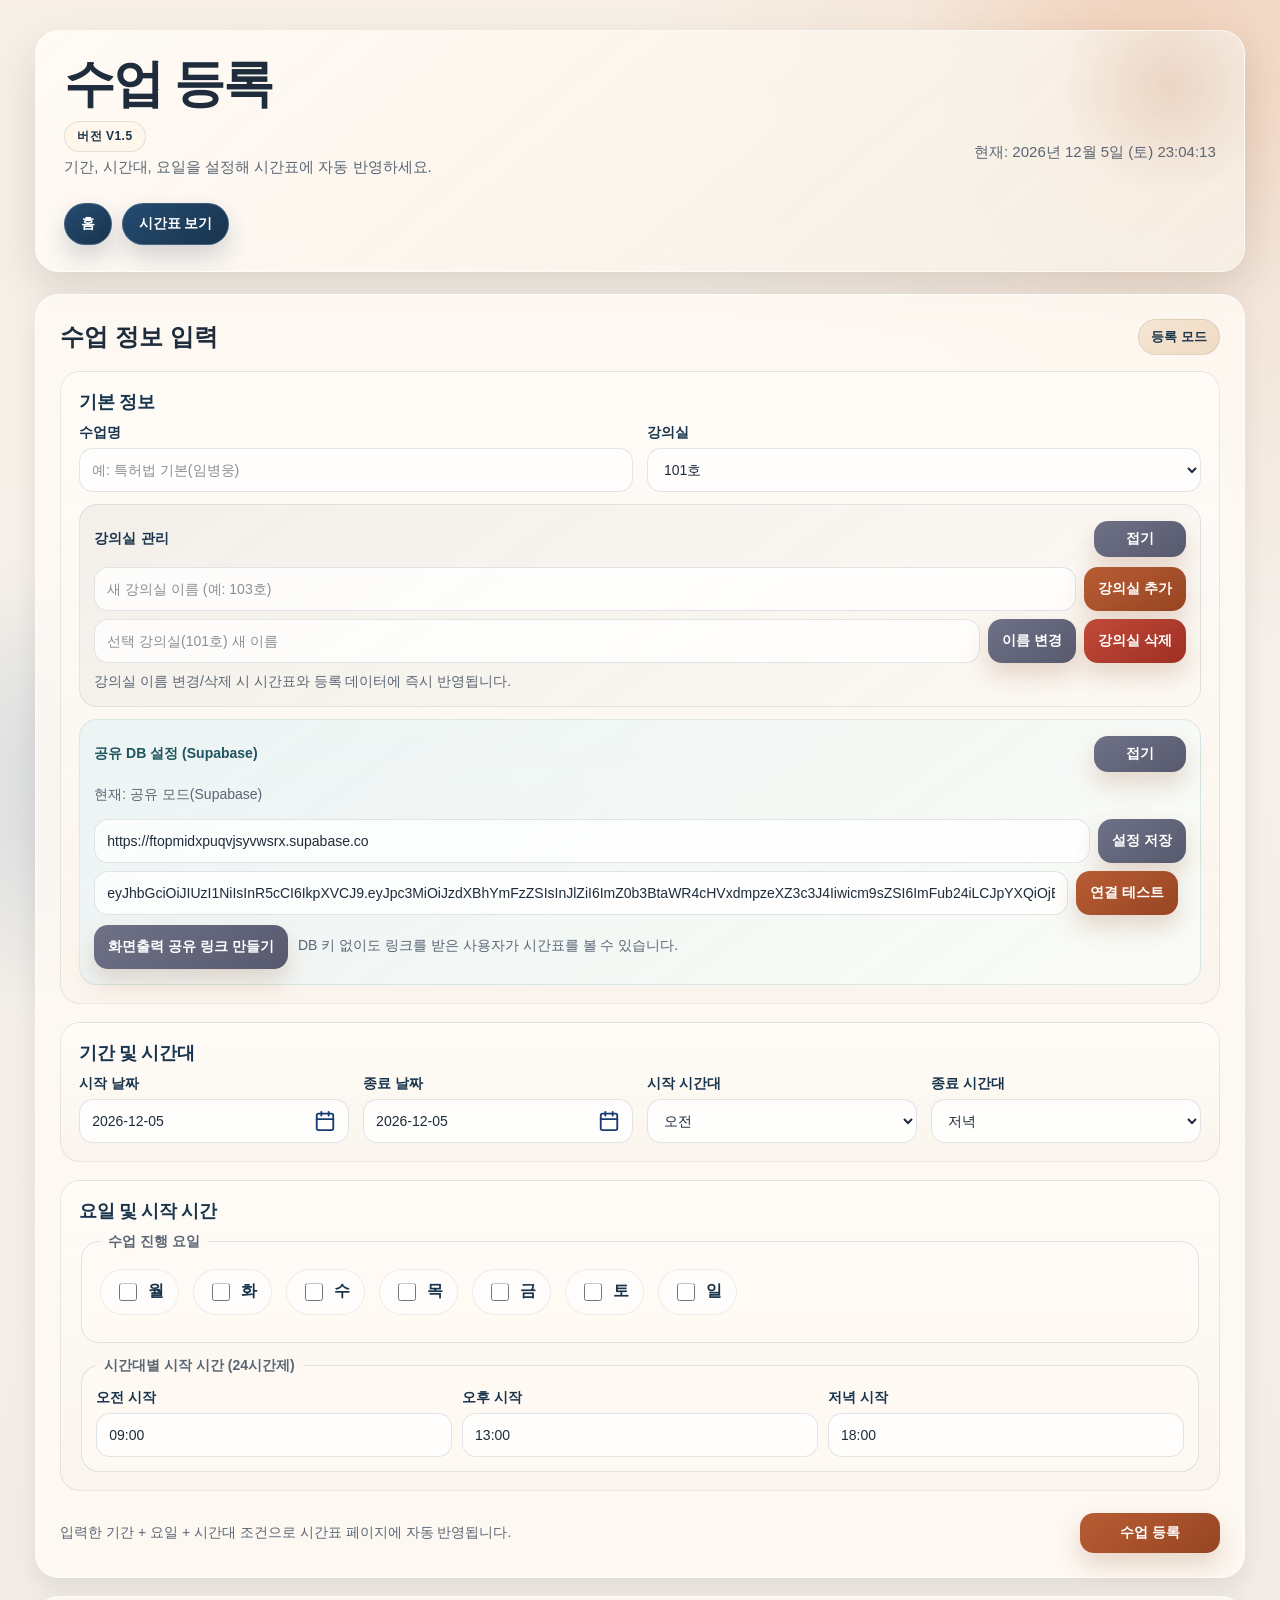
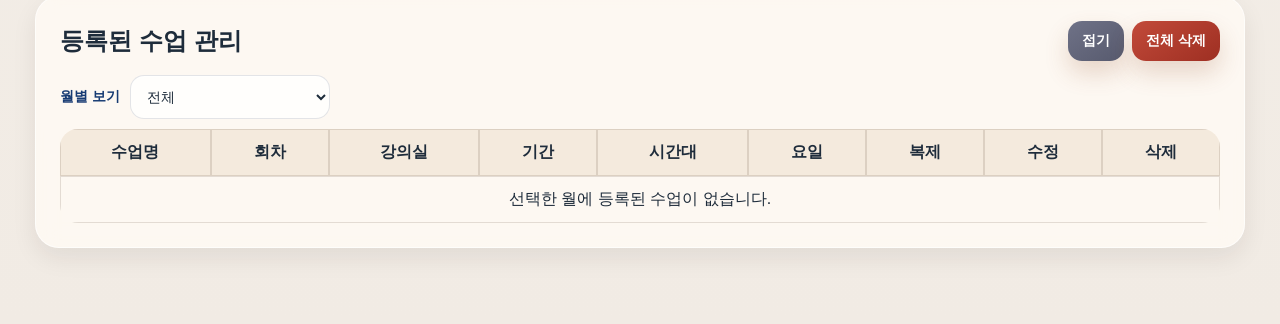
==== commit d8f93b09: "Fix mobile slot label alignment and refresh stylesheet version" ====
--- a/register.html
+++ b/register.html
@@ -4,7 +4,7 @@
   <meta charset="UTF-8" />
   <meta name="viewport" content="width=device-width, initial-scale=1.0" />
   <title>수업 등록</title>
-  <link rel="stylesheet" href="styles.css?v=20260310a" />
+  <link rel="stylesheet" href="styles.css?v=20260310b" />
 </head>
 <body class="register-page">
   <main class="container">
--- a/styles.css
+++ b/styles.css
@@ -496,7 +496,7 @@
   display: grid;
   grid-template-columns: 72px minmax(0, 1fr);
   gap: 10px;
-  align-items: start;
+  align-items: stretch;
   padding: 10px 0;
   border-top: 1px solid rgba(84, 125, 178, 0.12);
 }
@@ -507,6 +507,10 @@
 }
 
 .schedule-page.is-mobile-schedule .mobile-slot-label {
+  display: flex;
+  align-items: center;
+  justify-content: center;
+  align-self: stretch;
   padding: 8px 10px;
   border-radius: 999px;
   background: linear-gradient(145deg, rgba(218, 233, 252, 0.98) 0%, rgba(203, 223, 248, 0.98) 100%);
@@ -1303,7 +1307,7 @@
     display: grid;
     grid-template-columns: 72px minmax(0, 1fr);
     gap: 10px;
-    align-items: start;
+    align-items: stretch;
     padding: 10px 0;
     border-top: 1px solid rgba(84, 125, 178, 0.12);
   }
@@ -1314,6 +1318,10 @@
   }
 
   .mobile-slot-label {
+    display: flex;
+    align-items: center;
+    justify-content: center;
+    align-self: stretch;
     padding: 8px 10px;
     border-radius: 999px;
     background: linear-gradient(145deg, rgba(218, 233, 252, 0.98) 0%, rgba(203, 223, 248, 0.98) 100%);
@@ -1420,6 +1428,7 @@
   .schedule-page.is-mobile-schedule.table-focus .mobile-slot-block {
     grid-template-columns: 64px minmax(0, 1fr);
     gap: 8px;
+    align-items: stretch;
   }
 
   .schedule-page.is-mobile-schedule.table-focus .mobile-slot-label {
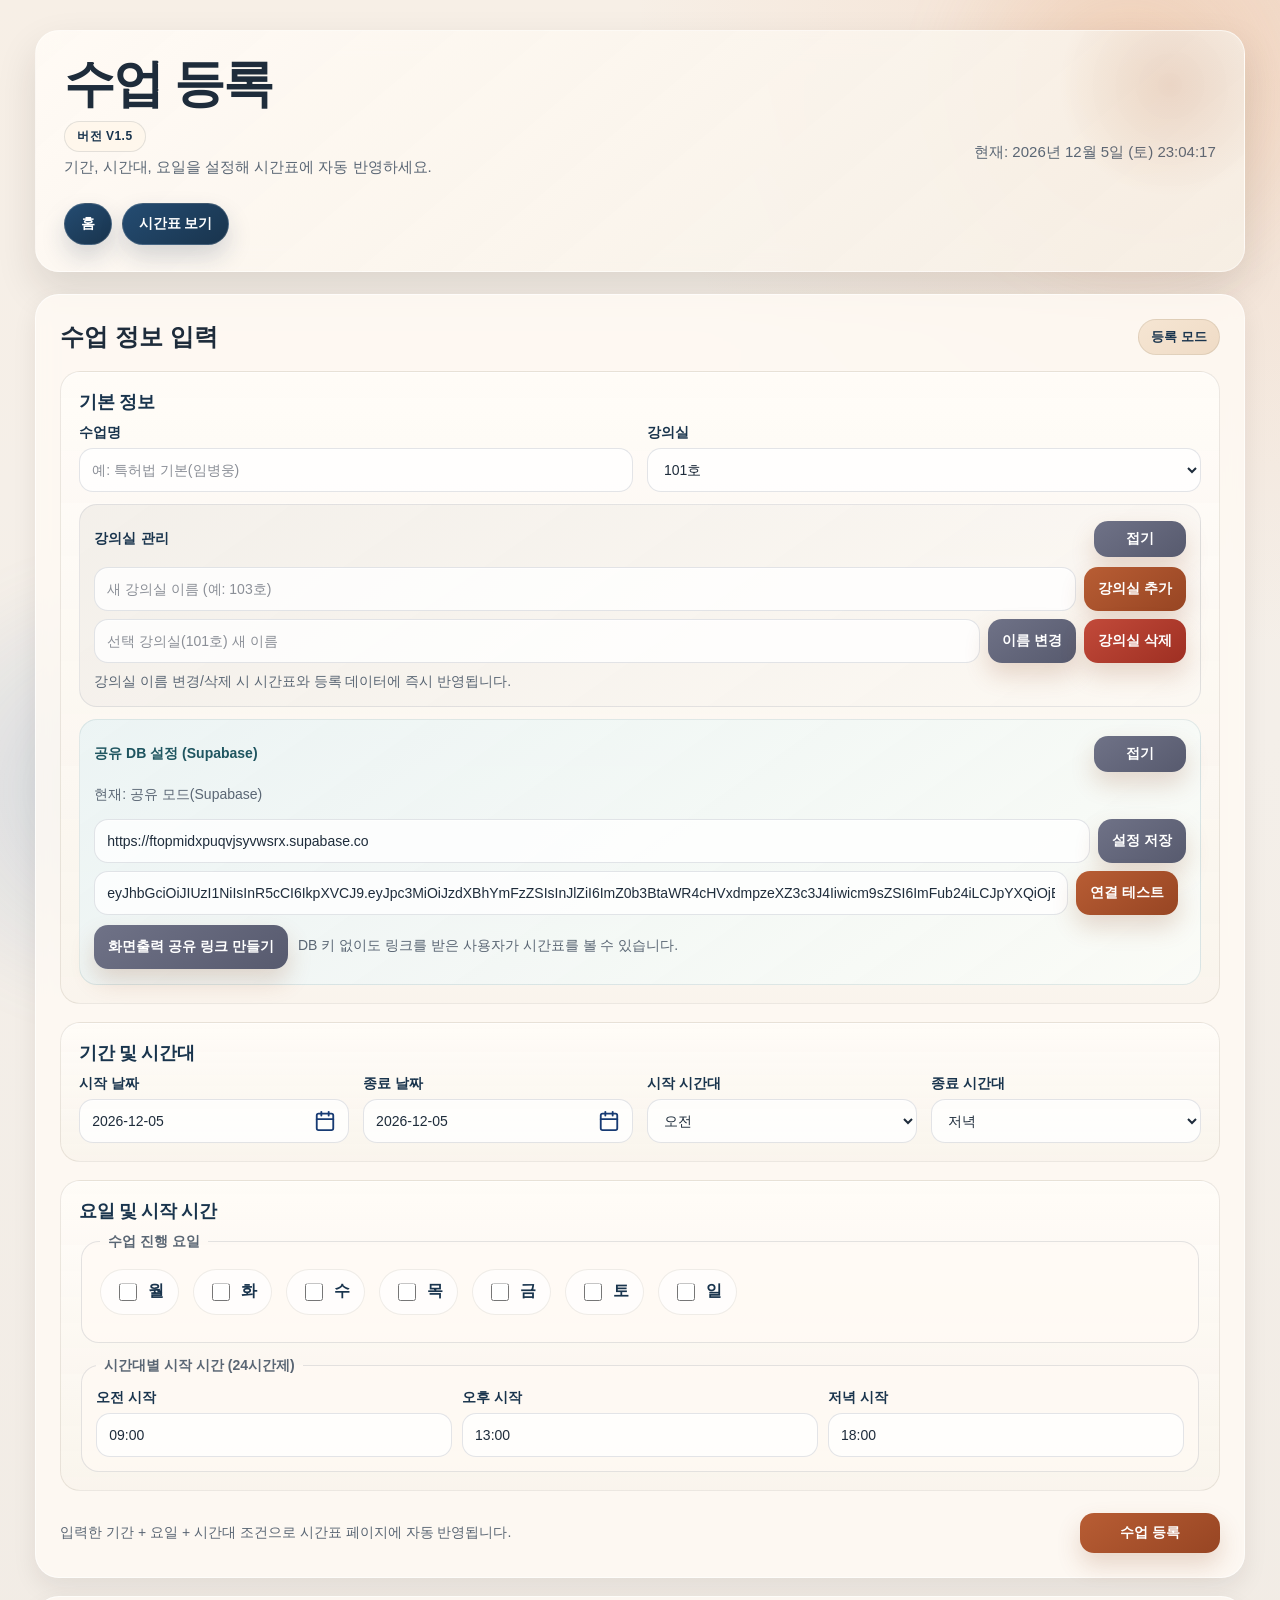
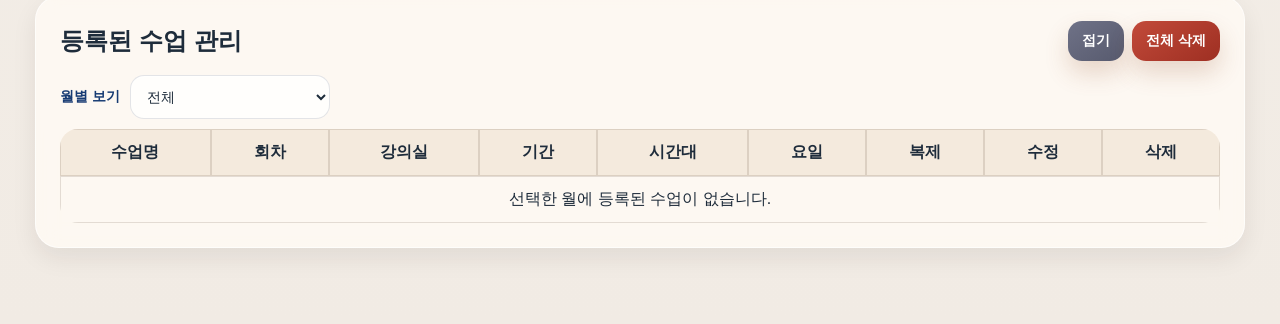
==== commit cd3b4834: "Square off mobile schedule slot labels" ====
--- a/register.html
+++ b/register.html
@@ -4,7 +4,7 @@
   <meta charset="UTF-8" />
   <meta name="viewport" content="width=device-width, initial-scale=1.0" />
   <title>수업 등록</title>
-  <link rel="stylesheet" href="styles.css?v=20260310b" />
+  <link rel="stylesheet" href="styles.css?v=20260310c" />
 </head>
 <body class="register-page">
   <main class="container">
--- a/styles.css
+++ b/styles.css
@@ -511,8 +511,10 @@
   align-items: center;
   justify-content: center;
   align-self: stretch;
-  padding: 8px 10px;
-  border-radius: 999px;
+  min-height: 100%;
+  padding: 10px 8px;
+  border-radius: 8px;
+  border: 1px solid rgba(103, 143, 194, 0.22);
   background: linear-gradient(145deg, rgba(218, 233, 252, 0.98) 0%, rgba(203, 223, 248, 0.98) 100%);
   color: #1a4a79;
   font-size: 13px;
@@ -1322,8 +1324,10 @@
     align-items: center;
     justify-content: center;
     align-self: stretch;
-    padding: 8px 10px;
-    border-radius: 999px;
+    min-height: 100%;
+    padding: 10px 8px;
+    border-radius: 8px;
+    border: 1px solid rgba(103, 143, 194, 0.22);
     background: linear-gradient(145deg, rgba(218, 233, 252, 0.98) 0%, rgba(203, 223, 248, 0.98) 100%);
     color: #1a4a79;
     font-size: 13px;
@@ -1434,6 +1438,7 @@
   .schedule-page.is-mobile-schedule.table-focus .mobile-slot-label {
     padding: 7px 8px;
     font-size: 12px;
+    border-radius: 8px;
   }
 
   .schedule-page.table-focus th,
